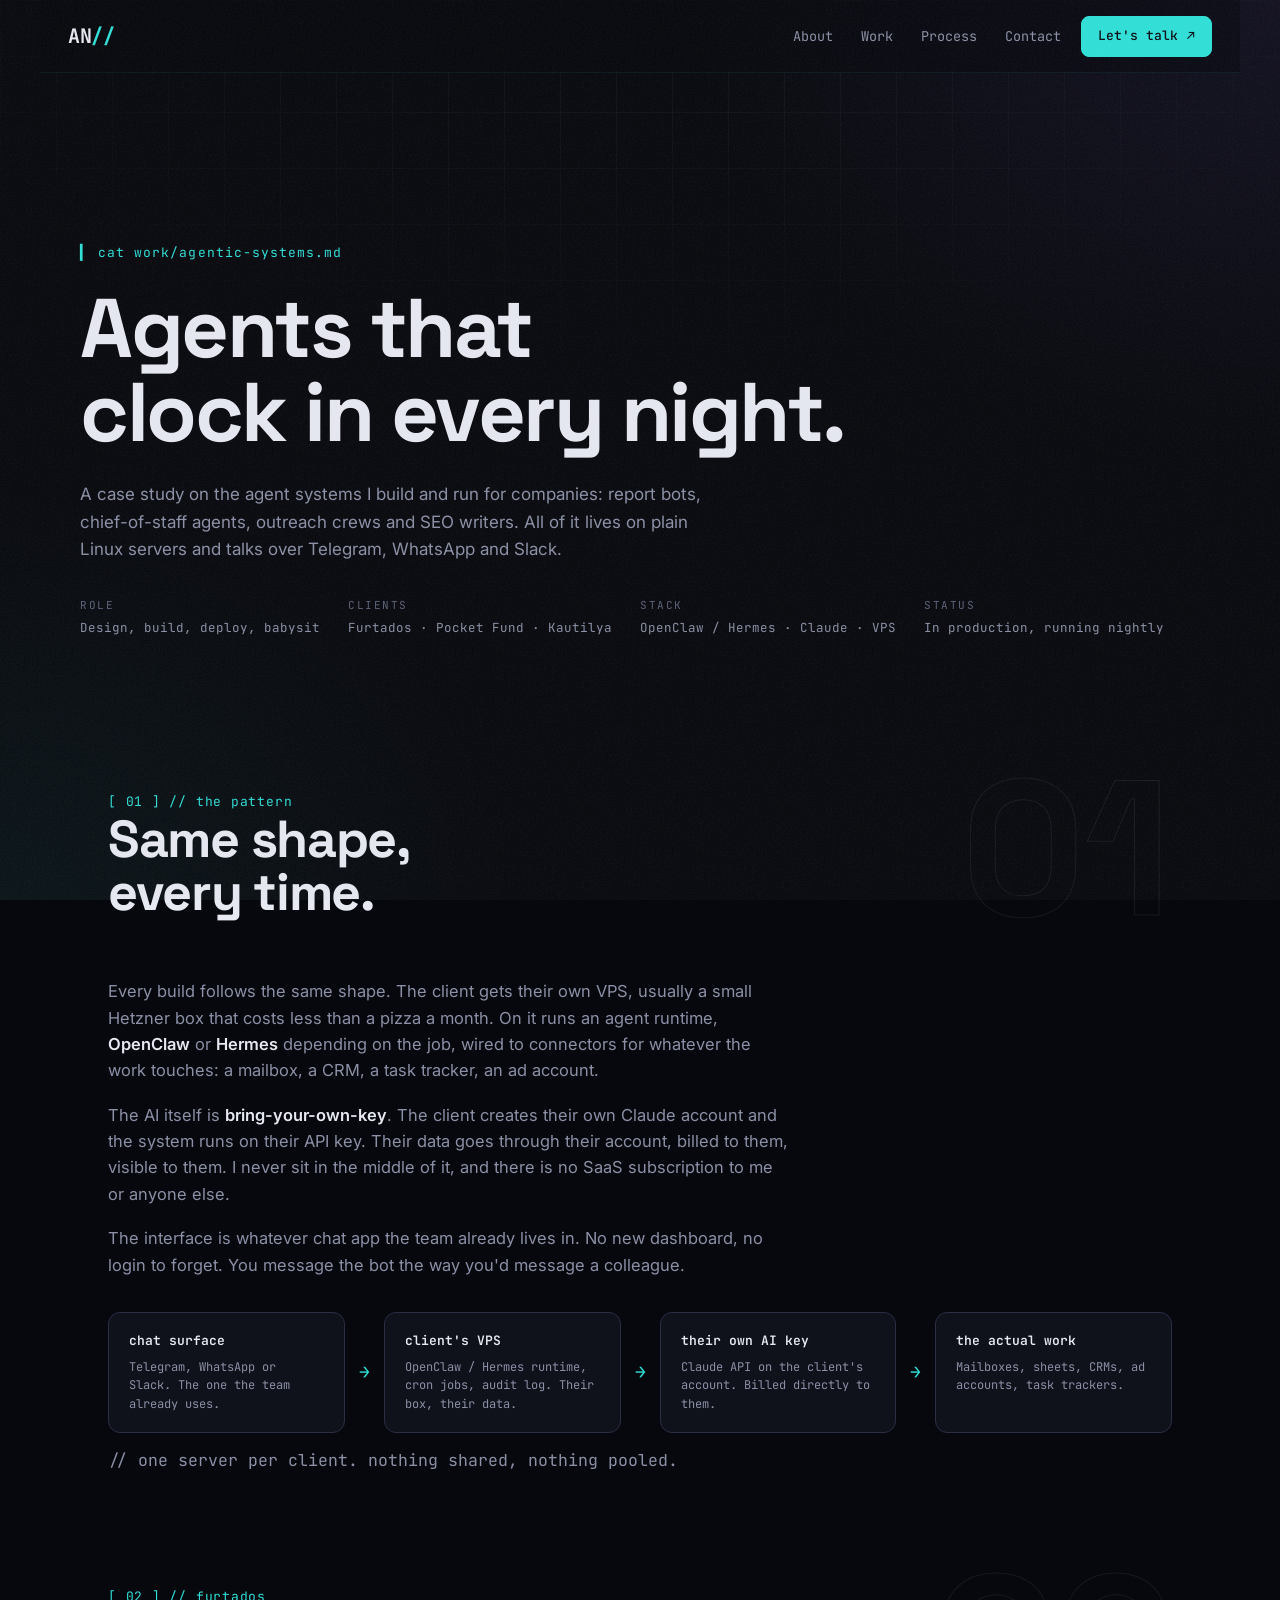
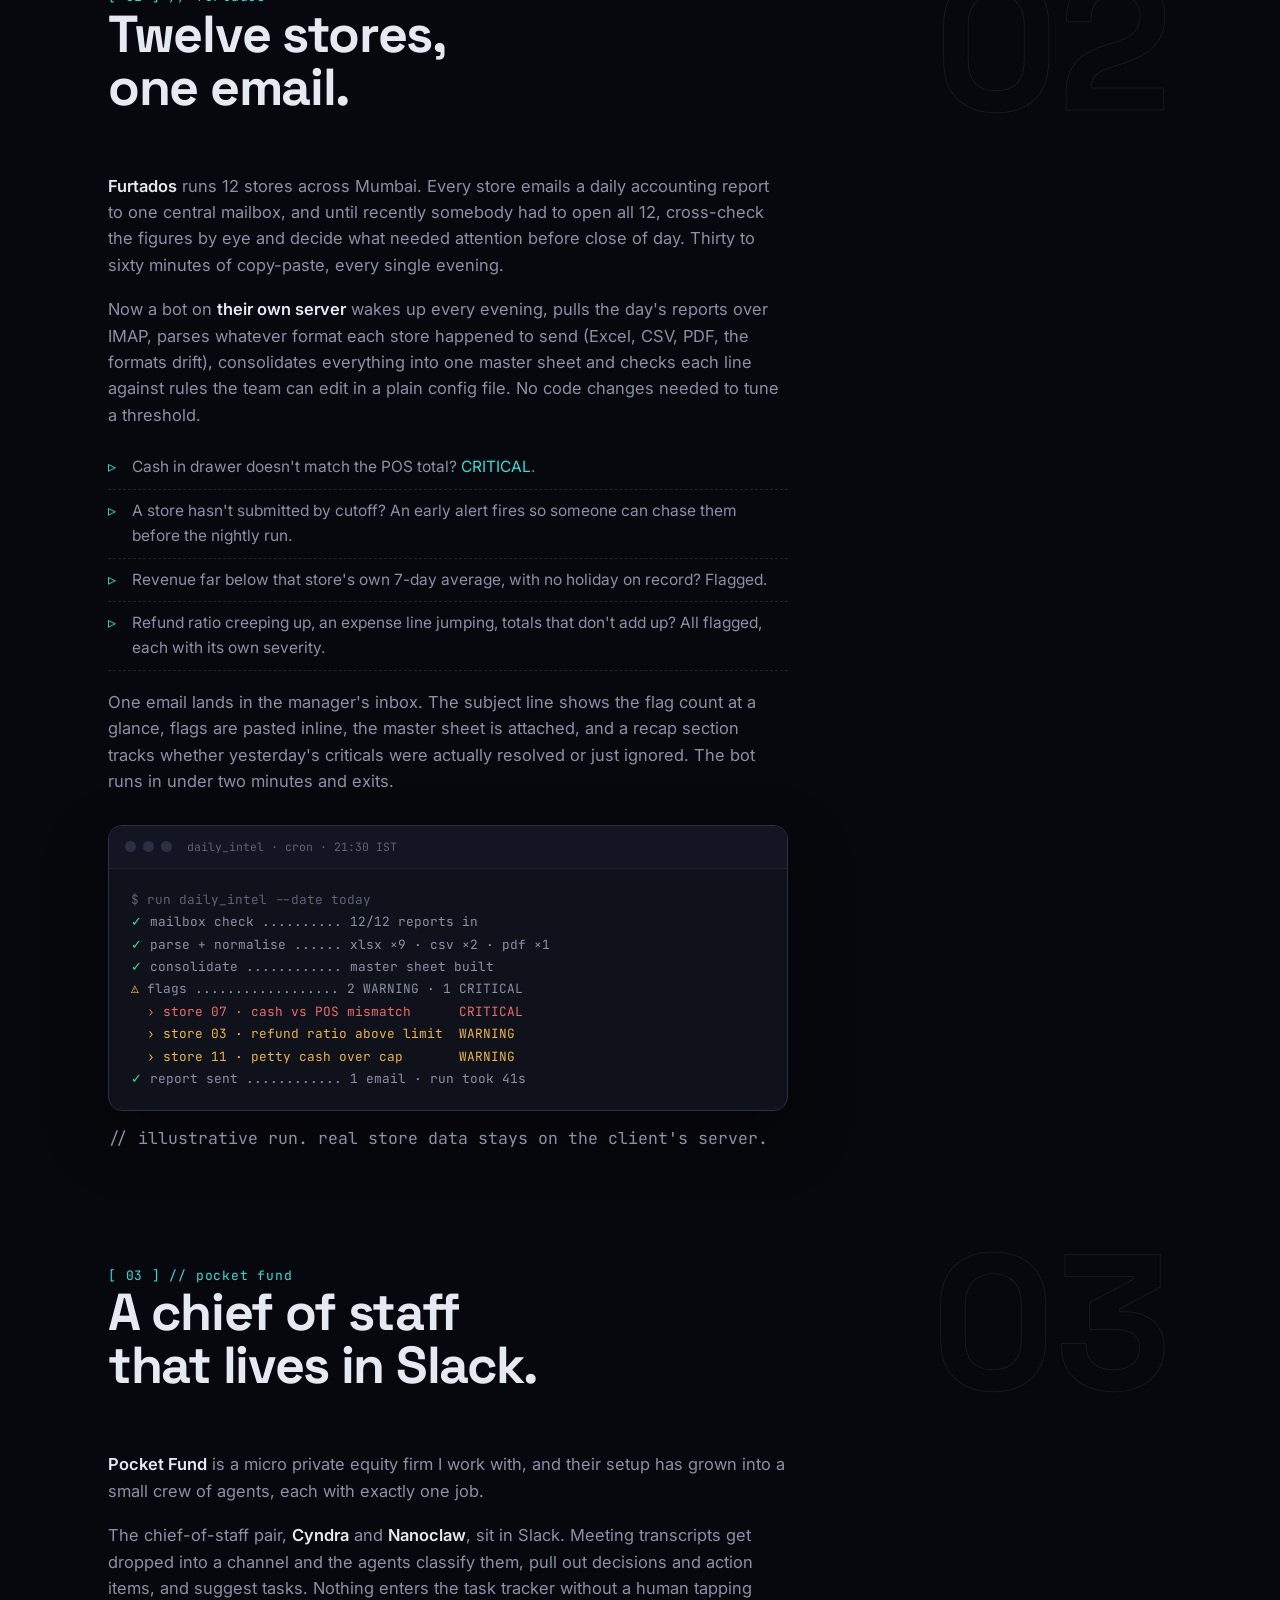
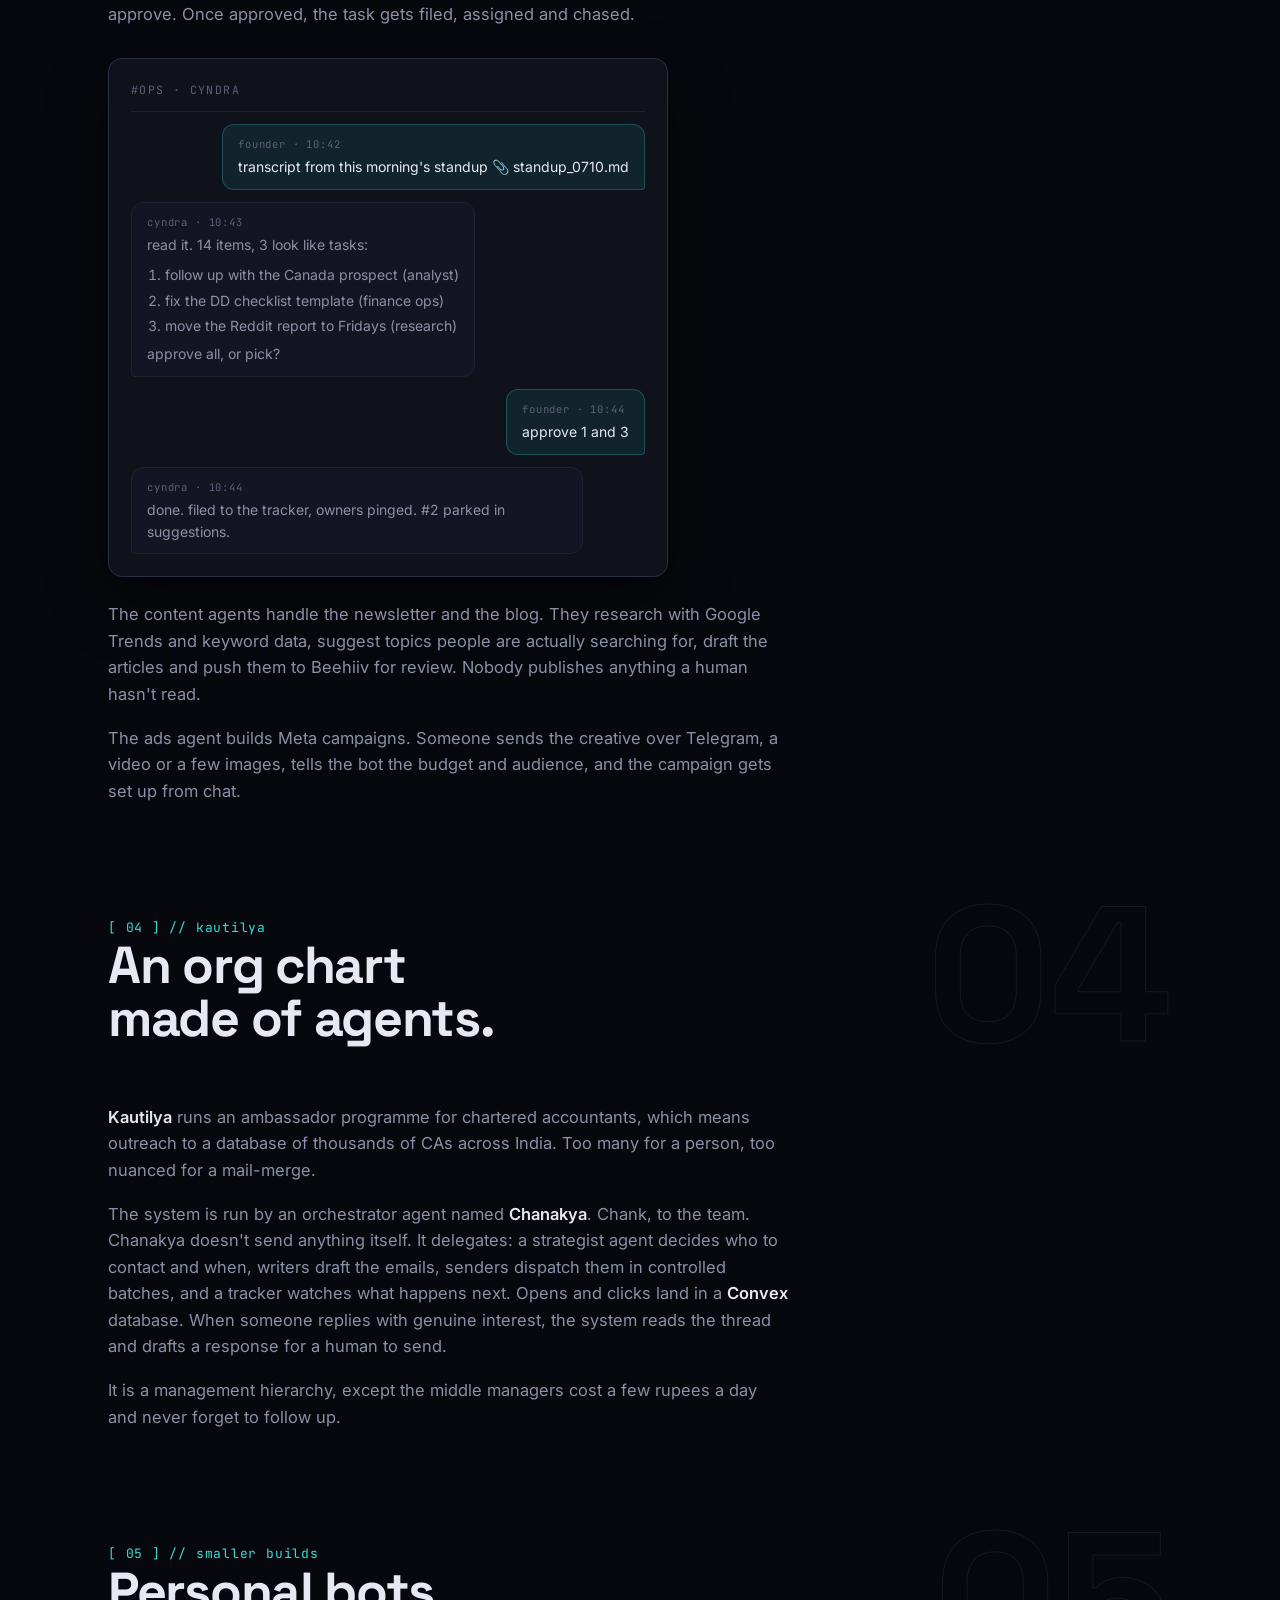
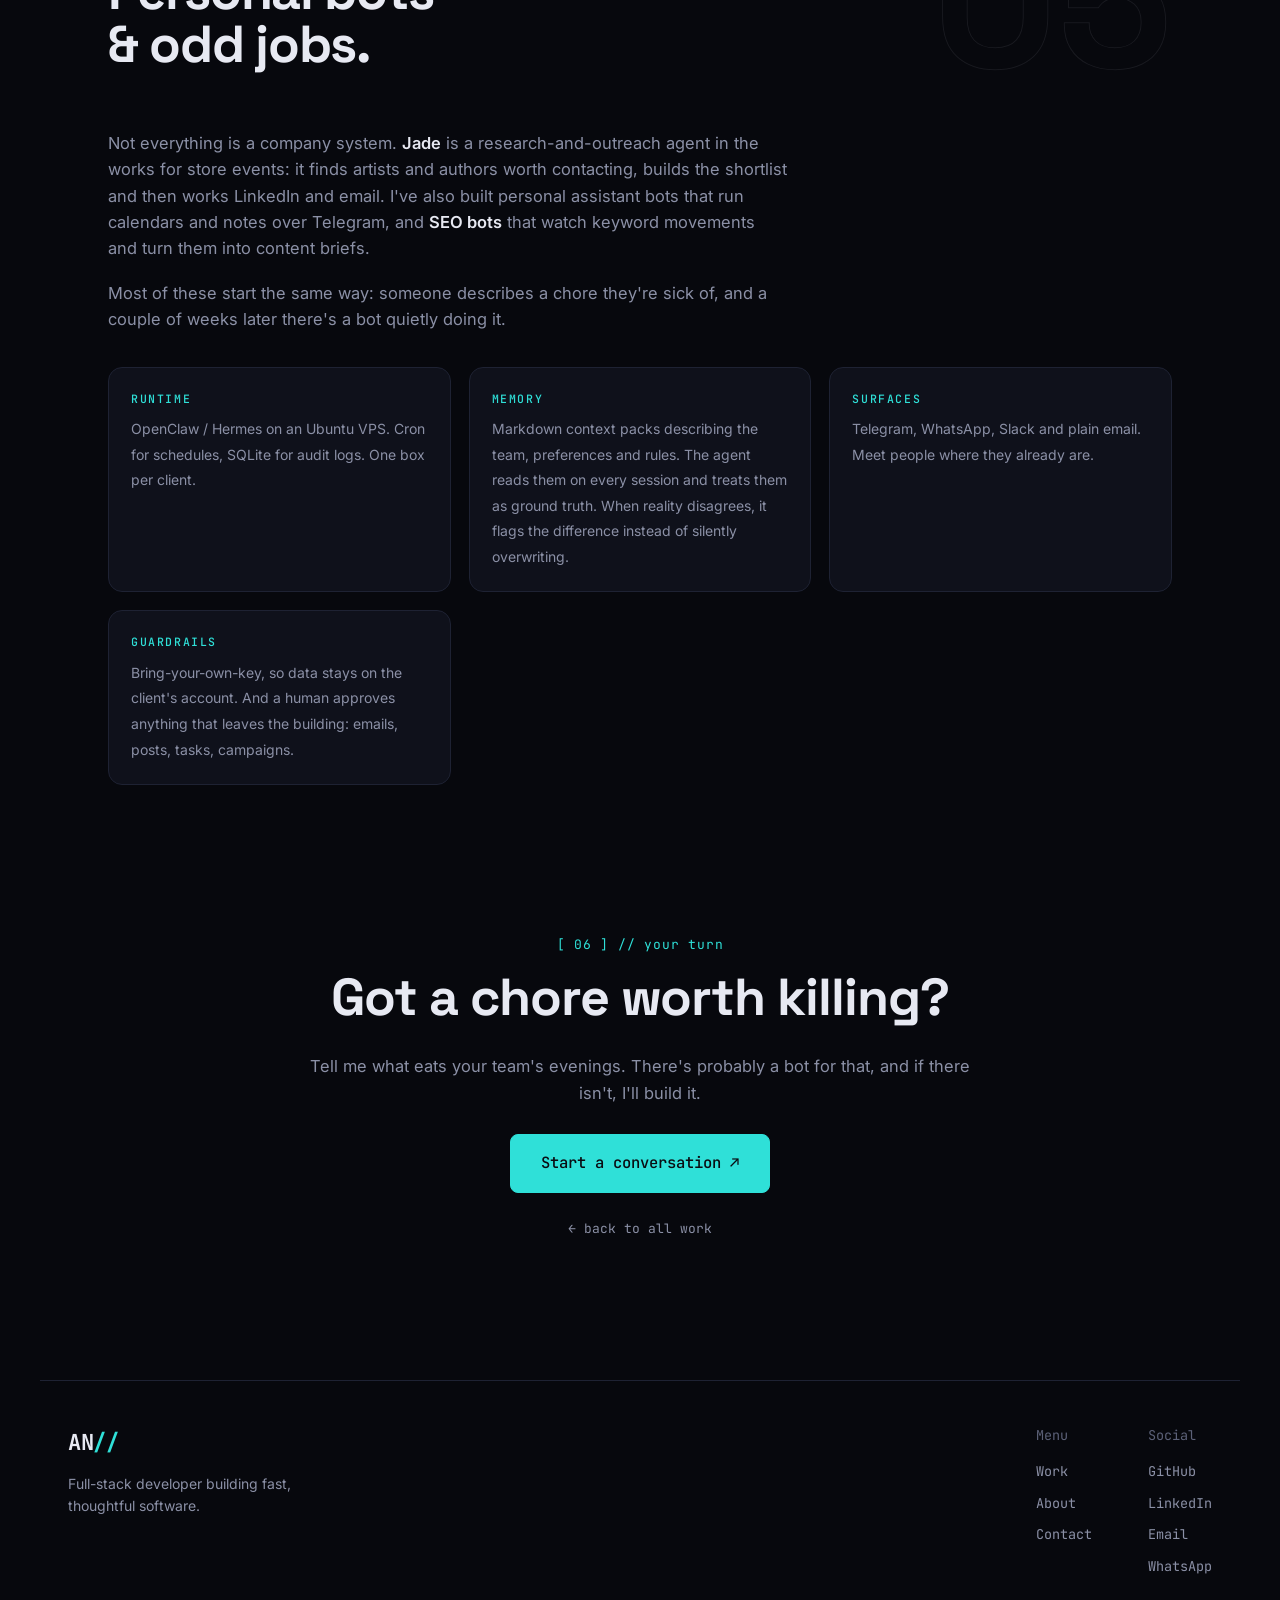
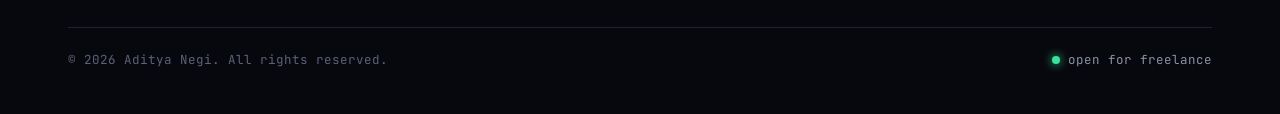
==== agentic.html @ 699dab81 "Add PE OS + Arenaze projects, load-more, agentic case study; de-AI copy - Two new project rows (lmmo" ====
<!DOCTYPE html>
<html lang="en">
<head>
<meta charset="utf-8">
<meta name="viewport" content="width=device-width, initial-scale=1">
<title>Agentic Systems, a Case Study · Aditya Negi</title>
<meta name="description" content="How I build and run agent systems for companies: report bots, chief-of-staff agents, outreach crews and SEO writers on plain Linux servers, talking over Telegram, WhatsApp and Slack.">
<meta name="author" content="Aditya Negi">
<link rel="icon" href="favicon.svg" type="image/svg+xml">
<link rel="icon" href="favicon-32.png" sizes="32x32" type="image/png">
<link rel="icon" href="favicon.ico" sizes="any">
<link rel="apple-touch-icon" href="apple-touch-icon.png">
<meta name="theme-color" content="#07080D">
<meta property="og:title" content="Agentic Systems, a Case Study · Aditya Negi">
<meta property="og:description" content="Report bots, chief-of-staff agents, outreach crews and SEO writers. Running on plain servers, talking over the chat apps teams already use.">
<meta property="og:type" content="article">
<meta property="og:image" content="apple-touch-icon.png">
<meta property="og:url" content="https://adityanegi.com/agentic.html">
<link rel="canonical" href="https://adityanegi.com/agentic.html">
<link rel="preconnect" href="https://fonts.googleapis.com">
<link rel="preconnect" href="https://fonts.gstatic.com" crossorigin>
<link href="https://fonts.googleapis.com/css2?family=Space+Grotesk:wght@300..700&family=Inter:wght@400;500;600;700&family=JetBrains+Mono:wght@400;500;700&display=swap" rel="stylesheet">
<link rel="stylesheet" href="styles.css">
<style>
/* ---------- case study specifics ---------- */
.cs-hero{max-width:var(--maxw);margin:0 auto;padding:170px 40px 40px;}
.cs-hero h1{font-family:var(--display);font-weight:700;letter-spacing:-.03em;line-height:1.02;
  font-size:clamp(40px,6.5vw,84px);margin:18px 0 22px;}
.cs-hero .hero-sub{max-width:640px;}
.cs-meta{display:flex;flex-wrap:wrap;gap:28px;margin-top:34px;font-family:var(--mono);font-size:12.5px;color:var(--muted);}
.cs-meta b{display:block;color:var(--faint);font-weight:400;font-size:11px;letter-spacing:.14em;text-transform:uppercase;margin-bottom:4px;}
.cs{max-width:var(--maxw);margin:0 auto;padding:0 40px;}
.cs section{margin-top:110px;position:relative;}
.cs p{color:var(--muted);font-size:16.5px;max-width:680px;margin-bottom:18px;}
.cs p b{color:var(--text);font-weight:600;}
.cs .hl{color:var(--accent);}
.cs ul.flag-list{list-style:none;max-width:680px;margin:6px 0 18px;font-size:15.5px;color:var(--muted);}
.cs ul.flag-list li{padding:9px 0 9px 24px;position:relative;border-bottom:1px dashed var(--border);}
.cs ul.flag-list li::before{content:"▹";position:absolute;left:0;color:var(--accent);}

/* pipeline diagram */
.pipe{display:flex;align-items:stretch;gap:0;flex-wrap:wrap;margin:34px 0 10px;font-family:var(--mono);}
.pipe-box{background:var(--panel);border:1px solid var(--border-2);border-radius:12px;padding:18px 20px;flex:1;min-width:190px;}
.pipe-box b{display:block;font-size:13px;color:var(--text);font-weight:600;margin-bottom:6px;}
.pipe-box span{font-size:12px;color:var(--muted);line-height:1.55;display:block;}
.pipe-arrow{display:flex;align-items:center;padding:0 14px;color:var(--accent);font-size:18px;flex:none;}
.pipe-note{font-family:var(--mono);font-size:12px;color:var(--faint);margin-top:14px;}
@media(max-width:820px){
  .pipe{flex-direction:column;}
  .pipe-arrow{transform:rotate(90deg);padding:6px 0;justify-content:center;}
}

/* terminal run log */
.runlog{background:var(--panel);border:1px solid var(--border-2);border-radius:14px;overflow:hidden;
  max-width:680px;margin:30px 0 10px;box-shadow:0 24px 60px rgba(0,0,0,.4);}
.runlog-bar{display:flex;align-items:center;gap:7px;padding:12px 16px;border-bottom:1px solid var(--border);background:var(--panel-2);}
.runlog-bar i{width:11px;height:11px;border-radius:50%;background:var(--border-2);display:block;}
.runlog-bar span{margin-left:8px;font-family:var(--mono);font-size:11.5px;color:var(--faint);}
.runlog pre{padding:20px 22px;font-family:var(--mono);font-size:12.8px;line-height:1.75;color:var(--muted);overflow-x:auto;}
.runlog .ok{color:var(--ok);}
.runlog .warn{color:#E8B44C;}
.runlog .crit{color:#F06A6A;}
.runlog .dim{color:var(--faint);}

/* chat mock */
.chat{max-width:560px;background:var(--panel);border:1px solid var(--border-2);border-radius:14px;
  padding:22px;margin:30px 0 10px;display:flex;flex-direction:column;gap:12px;box-shadow:0 24px 60px rgba(0,0,0,.4);}
.chat-head{font-family:var(--mono);font-size:11.5px;color:var(--faint);letter-spacing:.12em;text-transform:uppercase;
  padding-bottom:12px;border-bottom:1px solid var(--border);}
.msg{max-width:88%;padding:11px 15px;border-radius:12px;font-size:14px;line-height:1.55;}
.msg small{display:block;font-family:var(--mono);font-size:10.5px;color:var(--faint);margin-bottom:4px;letter-spacing:.08em;}
.msg.them{background:var(--panel-2);border:1px solid var(--border);align-self:flex-start;border-bottom-left-radius:4px;color:var(--muted);}
.msg.me{background:rgba(47,224,216,.09);border:1px solid rgba(47,224,216,.25);align-self:flex-end;border-bottom-right-radius:4px;color:var(--text);}
.msg ol{margin:6px 0 4px 18px;color:var(--muted);}
.msg ol li{padding:2px 0;}

/* stack grid */
.stack-grid{display:grid;grid-template-columns:repeat(auto-fit,minmax(280px,1fr));gap:18px;margin-top:34px;}
.stack-cell{background:var(--panel);border:1px solid var(--border);border-radius:14px;padding:22px;}
.stack-cell b{display:block;font-family:var(--mono);font-size:11.5px;letter-spacing:.14em;text-transform:uppercase;color:var(--accent);margin-bottom:8px;font-weight:500;}
.stack-cell span{font-size:14px;color:var(--muted);line-height:1.6;}

/* cta */
.cs-cta{text-align:center;padding:40px 0 20px;}
.cs-cta h2{font-family:var(--display);font-size:clamp(30px,4.5vw,52px);letter-spacing:-.02em;margin-bottom:14px;}
.cs-cta p{margin:0 auto 28px;}
.back-link{display:inline-flex;align-items:center;gap:8px;font-family:var(--mono);font-size:13px;color:var(--muted);margin-top:26px;transition:color .2s;}
.back-link:hover{color:var(--accent);}
@media(max-width:700px){
  .cs-hero{padding:140px 22px 20px;}
  .cs{padding:0 22px;}
  .cs section{margin-top:80px;}
  .runlog pre{font-size:11px;padding:16px 14px;}
  .chat{padding:16px;}
  .msg{max-width:94%;}
}
</style>
</head>
<body>
<div class="scroll-progress" aria-hidden="true"></div>

<!-- ============ BACKGROUND FX ============ -->
<div class="bg-grid" aria-hidden="true"></div>
<div class="grain" aria-hidden="true"></div>

<!-- ============ NAV ============ -->
<header class="nav">
  <a href="index.html" class="logo">AN<span>//</span></a>
  <nav class="nav-links" id="navLinks">
    <a href="index.html#about">About</a>
    <a href="index.html#work">Work</a>
    <a href="index.html#process">Process</a>
    <a href="index.html#contact">Contact</a>
  </nav>
  <a href="index.html#contact" class="btn btn-sm">Let's talk <span class="arrow">↗</span></a>
  <button class="nav-toggle" id="navToggle" aria-label="Menu"><span class="bar"></span><span class="bar"></span><span class="bar"></span></button>
</header>

<main id="top">

  <!-- ============ HERO ============ -->
  <div class="cs-hero">
    <div class="eyebrow"><span class="blink">▍</span> cat work/agentic-systems.md</div>
    <h1>Agents that<br><span class="h1-stroke">clock in</span> every night.</h1>
    <p class="hero-sub">A case study on the agent systems I build and run for companies: report bots, chief-of-staff agents, outreach crews and SEO writers. All of it lives on plain Linux servers and talks over Telegram, WhatsApp and Slack.</p>
    <div class="cs-meta">
      <div><b>Role</b>Design, build, deploy, babysit</div>
      <div><b>Clients</b>Furtados · Pocket Fund · Kautilya</div>
      <div><b>Stack</b>OpenClaw / Hermes · Claude · VPS</div>
      <div><b>Status</b>In production, running nightly</div>
    </div>
  </div>

  <div class="cs">

  <!-- ============ THE PATTERN ============ -->
  <section class="reveal">
    <div class="section-head">
      <span class="ghost-n" aria-hidden="true">01</span>
      <span class="tag">[ 01 ] // the pattern</span>
      <h2>Same shape,<br>every time.</h2>
    </div>
    <p>Every build follows the same shape. The client gets their own VPS, usually a small Hetzner box that costs less than a pizza a month. On it runs an agent runtime, <b>OpenClaw</b> or <b>Hermes</b> depending on the job, wired to connectors for whatever the work touches: a mailbox, a CRM, a task tracker, an ad account.</p>
    <p>The AI itself is <b>bring-your-own-key</b>. The client creates their own Claude account and the system runs on their API key. Their data goes through their account, billed to them, visible to them. I never sit in the middle of it, and there is no SaaS subscription to me or anyone else.</p>
    <p>The interface is whatever chat app the team already lives in. No new dashboard, no login to forget. You message the bot the way you'd message a colleague.</p>
    <div class="pipe" aria-label="System architecture">
      <div class="pipe-box"><b>chat surface</b><span>Telegram, WhatsApp or Slack. The one the team already uses.</span></div>
      <div class="pipe-arrow" aria-hidden="true">→</div>
      <div class="pipe-box"><b>client's VPS</b><span>OpenClaw / Hermes runtime, cron jobs, audit log. Their box, their data.</span></div>
      <div class="pipe-arrow" aria-hidden="true">→</div>
      <div class="pipe-box"><b>their own AI key</b><span>Claude API on the client's account. Billed directly to them.</span></div>
      <div class="pipe-arrow" aria-hidden="true">→</div>
      <div class="pipe-box"><b>the actual work</b><span>Mailboxes, sheets, CRMs, ad accounts, task trackers.</span></div>
    </div>
    <p class="pipe-note">// one server per client. nothing shared, nothing pooled.</p>
  </section>

  <!-- ============ FURTADOS ============ -->
  <section class="reveal">
    <div class="section-head">
      <span class="ghost-n" aria-hidden="true">02</span>
      <span class="tag">[ 02 ] // furtados</span>
      <h2>Twelve stores,<br>one email.</h2>
    </div>
    <p><b>Furtados</b> runs 12 stores across Mumbai. Every store emails a daily accounting report to one central mailbox, and until recently somebody had to open all 12, cross-check the figures by eye and decide what needed attention before close of day. Thirty to sixty minutes of copy-paste, every single evening.</p>
    <p>Now a bot on <b>their own server</b> wakes up every evening, pulls the day's reports over IMAP, parses whatever format each store happened to send (Excel, CSV, PDF, the formats drift), consolidates everything into one master sheet and checks each line against rules the team can edit in a plain config file. No code changes needed to tune a threshold.</p>
    <ul class="flag-list">
      <li>Cash in drawer doesn't match the POS total? <span class="hl">CRITICAL</span>.</li>
      <li>A store hasn't submitted by cutoff? An early alert fires so someone can chase them before the nightly run.</li>
      <li>Revenue far below that store's own 7-day average, with no holiday on record? Flagged.</li>
      <li>Refund ratio creeping up, an expense line jumping, totals that don't add up? All flagged, each with its own severity.</li>
    </ul>
    <p>One email lands in the manager's inbox. The subject line shows the flag count at a glance, flags are pasted inline, the master sheet is attached, and a recap section tracks whether yesterday's criticals were actually resolved or just ignored. The bot runs in under two minutes and exits.</p>
    <div class="runlog" role="img" aria-label="Illustration of the nightly bot run log">
      <div class="runlog-bar"><i></i><i></i><i></i><span>daily_intel · cron · 21:30 IST</span></div>
      <pre><span class="dim">$ run daily_intel --date today</span>
<span class="ok">✓</span> mailbox check .......... 12/12 reports in
<span class="ok">✓</span> parse + normalise ...... xlsx ×9 · csv ×2 · pdf ×1
<span class="ok">✓</span> consolidate ............ master sheet built
<span class="warn">⚠</span> flags .................. 2 WARNING · 1 CRITICAL
  <span class="crit">› store 07 · cash vs POS mismatch      CRITICAL</span>
  <span class="warn">› store 03 · refund ratio above limit  WARNING</span>
  <span class="warn">› store 11 · petty cash over cap       WARNING</span>
<span class="ok">✓</span> report sent ............ 1 email · run took 41s</pre>
    </div>
    <p class="pipe-note">// illustrative run. real store data stays on the client's server.</p>
  </section>

  <!-- ============ POCKET FUND ============ -->
  <section class="reveal">
    <div class="section-head">
      <span class="ghost-n" aria-hidden="true">03</span>
      <span class="tag">[ 03 ] // pocket fund</span>
      <h2>A chief of staff<br>that lives in Slack.</h2>
    </div>
    <p><b>Pocket Fund</b> is a micro private equity firm I work with, and their setup has grown into a small crew of agents, each with exactly one job.</p>
    <p>The chief-of-staff pair, <b>Cyndra</b> and <b>Nanoclaw</b>, sit in Slack. Meeting transcripts get dropped into a channel and the agents classify them, pull out decisions and action items, and suggest tasks. Nothing enters the task tracker without a human tapping approve. Once approved, the task gets filed, assigned and chased.</p>
    <div class="chat" role="img" aria-label="Illustration of the chief-of-staff agent conversation">
      <div class="chat-head">#ops · cyndra</div>
      <div class="msg me"><small>founder · 10:42</small>transcript from this morning's standup 📎 standup_0710.md</div>
      <div class="msg them"><small>cyndra · 10:43</small>read it. 14 items, 3 look like tasks:
        <ol>
          <li>follow up with the Canada prospect (analyst)</li>
          <li>fix the DD checklist template (finance ops)</li>
          <li>move the Reddit report to Fridays (research)</li>
        </ol>approve all, or pick?</div>
      <div class="msg me"><small>founder · 10:44</small>approve 1 and 3</div>
      <div class="msg them"><small>cyndra · 10:44</small>done. filed to the tracker, owners pinged. #2 parked in suggestions.</div>
    </div>
    <p style="margin-top:24px;">The content agents handle the newsletter and the blog. They research with Google Trends and keyword data, suggest topics people are actually searching for, draft the articles and push them to Beehiiv for review. Nobody publishes anything a human hasn't read.</p>
    <p>The ads agent builds Meta campaigns. Someone sends the creative over Telegram, a video or a few images, tells the bot the budget and audience, and the campaign gets set up from chat.</p>
  </section>

  <!-- ============ KAUTILYA ============ -->
  <section class="reveal">
    <div class="section-head">
      <span class="ghost-n" aria-hidden="true">04</span>
      <span class="tag">[ 04 ] // kautilya</span>
      <h2>An org chart<br>made of agents.</h2>
    </div>
    <p><b>Kautilya</b> runs an ambassador programme for chartered accountants, which means outreach to a database of thousands of CAs across India. Too many for a person, too nuanced for a mail-merge.</p>
    <p>The system is run by an orchestrator agent named <b>Chanakya</b>. Chank, to the team. Chanakya doesn't send anything itself. It delegates: a strategist agent decides who to contact and when, writers draft the emails, senders dispatch them in controlled batches, and a tracker watches what happens next. Opens and clicks land in a <b>Convex</b> database. When someone replies with genuine interest, the system reads the thread and drafts a response for a human to send.</p>
    <p>It is a management hierarchy, except the middle managers cost a few rupees a day and never forget to follow up.</p>
  </section>

  <!-- ============ SMALLER BUILDS ============ -->
  <section class="reveal">
    <div class="section-head">
      <span class="ghost-n" aria-hidden="true">05</span>
      <span class="tag">[ 05 ] // smaller builds</span>
      <h2>Personal bots<br>&amp; odd jobs.</h2>
    </div>
    <p>Not everything is a company system. <b>Jade</b> is a research-and-outreach agent in the works for store events: it finds artists and authors worth contacting, builds the shortlist and then works LinkedIn and email. I've also built personal assistant bots that run calendars and notes over Telegram, and <b>SEO bots</b> that watch keyword movements and turn them into content briefs.</p>
    <p>Most of these start the same way: someone describes a chore they're sick of, and a couple of weeks later there's a bot quietly doing it.</p>
    <div class="stack-grid">
      <div class="stack-cell"><b>runtime</b><span>OpenClaw / Hermes on an Ubuntu VPS. Cron for schedules, SQLite for audit logs. One box per client.</span></div>
      <div class="stack-cell"><b>memory</b><span>Markdown context packs describing the team, preferences and rules. The agent reads them on every session and treats them as ground truth. When reality disagrees, it flags the difference instead of silently overwriting.</span></div>
      <div class="stack-cell"><b>surfaces</b><span>Telegram, WhatsApp, Slack and plain email. Meet people where they already are.</span></div>
      <div class="stack-cell"><b>guardrails</b><span>Bring-your-own-key, so data stays on the client's account. And a human approves anything that leaves the building: emails, posts, tasks, campaigns.</span></div>
    </div>
  </section>

  <!-- ============ CTA ============ -->
  <section class="cs-cta reveal">
    <span class="tag center">[ 06 ] // your turn</span>
    <h2>Got a chore worth killing?</h2>
    <p>Tell me what eats your team's evenings. There's probably a bot for that, and if there isn't, I'll build it.</p>
    <a href="https://wa.me/919811403774" target="_blank" rel="noopener" class="btn btn-lg">Start a conversation <span class="arrow">↗</span></a>
    <br>
    <a href="index.html#work" class="back-link">← back to all work</a>
  </section>

  </div>

</main>

<!-- ============ FOOTER ============ -->
<footer class="footer">
  <div class="foot-left">
    <a href="index.html" class="logo">AN<span>//</span></a>
    <p>Full-stack developer building fast, thoughtful software.</p>
  </div>
  <div class="foot-links">
    <div><span>Menu</span><a href="index.html#work">Work</a><a href="index.html#about">About</a><a href="index.html#contact">Contact</a></div>
    <div><span>Social</span><a href="https://github.com/bmage95" target="_blank" rel="noopener">GitHub</a><a href="https://www.linkedin.com/in/aditya-negi-9a12a2223/" target="_blank" rel="noopener">LinkedIn</a><a href="mailto:adityanegi2206@gmail.com">Email</a><a href="https://wa.me/919811403774" target="_blank" rel="noopener">WhatsApp</a></div>
  </div>
  <div class="foot-bottom">
    <span>© 2026 Aditya Negi. All rights reserved.</span>
    <span class="foot-status"><i></i> open for freelance</span>
  </div>
</footer>

<script src="script.js"></script>
</body>
</html>
---- styles.css ----
/* ============================================================
   Aditya Negi — Portfolio  ·  dark / techy / readable
   ============================================================ */
:root{
  --bg:#07080D;
  --bg-2:#0B0D15;
  --panel:#0F111B;
  --panel-2:#131622;
  --border:#1E2233;
  --border-2:#2A2F45;
  --text:#E7E9F2;
  --muted:#8B90A6;
  --faint:#5C6178;
  --accent:#2FE0D8;          /* cyan — used sparingly */
  --accent-ink:#0A0C12;
  --violet:#8B6CFF;          /* secondary glow only */
  --ok:#37E39B;
  --glow:rgba(47,224,216,.14);
  --maxw:1200px;
  --mono:'JetBrains Mono',ui-monospace,Menlo,monospace;
  --display:'Space Grotesk','Inter',sans-serif;
  --body:'Inter',-apple-system,sans-serif;
}
*{margin:0;padding:0;box-sizing:border-box;}
html{scroll-behavior:smooth; overflow-x:hidden; max-width:100%; width:100%;}
body{
  background:
    radial-gradient(900px 700px at 100% 0%,rgba(139,108,255,.08),transparent 65%),
    radial-gradient(800px 640px at 0% 100%,rgba(47,224,216,.05),transparent 65%),
    var(--bg);
  background-attachment:fixed;
  color:var(--text); font-family:var(--body);
  line-height:1.6; overflow-x:hidden; position:relative;
  -webkit-font-smoothing:antialiased;
}
a{color:inherit;text-decoration:none;}
::selection{background:var(--accent);color:var(--accent-ink);}
html{scroll-padding-top:92px;}
:focus-visible{outline:2px solid var(--accent);outline-offset:3px;border-radius:4px;}
@media (prefers-reduced-motion: reduce){
  *{animation-duration:.001ms !important;animation-iteration-count:1 !important;transition:none !important;}
  .reveal{opacity:1 !important;transform:none !important;}
  .wi,.cg-in{transform:none !important;}
  .marquee-track{animation:none !important;}
}

/* ---------- background fx ---------- */
.bg-grid{
  position:fixed; inset:0; z-index:-3; pointer-events:none;
  background-image:
    linear-gradient(to right,rgba(255,255,255,.035) 1px,transparent 1px),
    linear-gradient(to bottom,rgba(255,255,255,.035) 1px,transparent 1px);
  background-size:56px 56px;
  mask-image:radial-gradient(ellipse 90% 60% at 50% 0%,#000 20%,transparent 75%);
}
.grain{
  position:fixed;inset:0;z-index:1000;pointer-events:none;opacity:.07;
  background-image:url("data:image/svg+xml,%3Csvg viewBox='0 0 200 200' xmlns='http://www.w3.org/2000/svg'%3E%3Cfilter id='n'%3E%3CfeTurbulence type='fractalNoise' baseFrequency='0.65' numOctaves='3' stitchTiles='stitch'/%3E%3C/filter%3E%3Crect width='100%25' height='100%25' filter='url(%23n)'/%3E%3C/svg%3E");
  background-size:200px 200px;
}

/* ---------- layout ---------- */
section{max-width:var(--maxw);margin:0 auto;padding:0 28px;}
.reveal{opacity:0;transform:translateY(28px) scale(0.98);transition:opacity .9s ease,transform .9s ease;}
.reveal.in{opacity:1;transform:none;}

/* ---------- nav ---------- */
.nav{
  position:sticky;top:0;z-index:50;
  display:flex;align-items:center;gap:20px;
  max-width:var(--maxw);margin:0 auto;padding:16px 28px;
  backdrop-filter:blur(10px);
}
.nav::after{content:"";position:absolute;inset:0;background:rgba(7,8,13,0.55);z-index:-1;
  backdrop-filter:blur(16px);-webkit-backdrop-filter:blur(16px);
  border-bottom:1px solid rgba(47,224,216,0.08);}
.logo{font-family:var(--mono);font-weight:700;font-size:20px;letter-spacing:-.02em;}
.logo span{color:var(--accent);}
.nav-links{display:flex;gap:28px;margin-left:auto;font-family:var(--mono);font-size:13.5px;}
.nav-links a{color:var(--muted);transition:color .2s;position:relative;}
.nav-links a:hover{color:var(--text);}
.nav-links a::after{content:"";position:absolute;left:0;bottom:-5px;width:0;height:1.5px;background:var(--accent);transition:width .25s;}
.nav-links a:hover::after{width:100%;}
.nav-links a.active{color:var(--text);}
.nav-links a.active::after{width:100%;}
.nav-toggle{display:none;position:relative;width:44px;height:44px;background:none;border:none;cursor:pointer;margin-left:auto;}
.nav-toggle .bar{position:absolute;left:50%;width:22px;height:2px;background:var(--text);border-radius:2px;transform:translateX(-50%);transition:all 0.3s ease;}
.nav-toggle .bar:nth-child(1){top:13px;}
.nav-toggle .bar:nth-child(2){top:21px;}
.nav-toggle .bar:nth-child(3){top:29px;}
.nav-toggle.active .bar:nth-child(1){top:21px;transform:translateX(-50%) rotate(45deg);}
.nav-toggle.active .bar:nth-child(2){opacity:0;transform:translateX(-50%) scaleX(0);}
.nav-toggle.active .bar:nth-child(3){top:21px;transform:translateX(-50%) rotate(-45deg);}
.nav.nav-hidden{transform:translateY(-100%);}

/* ---------- buttons ---------- */
.btn{
  display:inline-flex;align-items:center;gap:9px;
  font-family:var(--mono);font-size:14px;font-weight:500;
  background:var(--accent);color:var(--accent-ink);
  padding:13px 22px;border-radius:8px;border:1px solid var(--accent);
  transition:transform .2s,box-shadow .2s,background .2s;white-space:nowrap;
}
.btn:hover{transform:translateY(-2px);box-shadow:0 8px 30px var(--glow);}
.btn .arrow{transition:transform .2s;}
.btn:hover .arrow{transform:translate(2px,-2px);}
.btn-sm{padding:9px 16px;font-size:13px;}
.btn-lg{padding:16px 30px;font-size:15.5px;}
.btn-ghost{background:transparent;color:var(--text);border:1px solid var(--border-2);}
.btn-ghost:hover{border-color:var(--accent);color:var(--accent);box-shadow:none;}

/* ---------- hero ---------- */
.hero{display:grid;grid-template-columns:1.15fr .85fr;gap:56px;align-items:center;
  padding-top:70px;padding-bottom:70px;}
.eyebrow{font-family:var(--mono);font-size:13px;color:var(--accent);letter-spacing:.08em;margin-bottom:22px;}
.blink{animation:blink 1.1s steps(1) infinite;}
@keyframes blink{50%{opacity:0;}}
.hero h1{font-family:var(--display);font-weight:700;font-size:clamp(44px,6vw,78px);
  line-height:.98;letter-spacing:-.03em;}
.hero h1 .h1-stroke{color:var(--accent);}
@supports(-webkit-text-stroke:1px black){
  .hero h1 .h1-stroke{color:transparent;-webkit-text-stroke:1.5px var(--accent);}
}
.hero h1 .plus{color:var(--violet);margin-left:8px;}
/* scroll-driven weight fade — variable Space Grotesk, 700 → 300 over first 40vh */
@supports (animation-timeline: scroll()){
  .hero h1 .h1-line{
    animation:h1Weight linear both;
    animation-timeline:scroll(root block);
    animation-range:0 40vh;
  }
  @keyframes h1Weight{
    from{font-variation-settings:'wght' 700;}
    to{font-variation-settings:'wght' 300;}
  }
  @media (prefers-reduced-motion: reduce){
    .hero h1 .h1-line{animation:none;}
  }
}
.hero-sub{margin-top:26px;color:var(--muted);font-size:17px;max-width:520px;}
.hero-sub b{color:var(--text);}
.hl{color:var(--accent);}
.hero-cta{display:flex;gap:14px;margin-top:32px;flex-wrap:wrap;}
.socials{display:flex;align-items:center;gap:18px;margin-top:34px;font-family:var(--mono);font-size:13px;}
.socials-label{color:var(--faint);}
.socials a{color:var(--muted);transition:color .2s;}
.socials a:hover{color:var(--accent);}

/* terminal card */
.hero-right{position:relative;perspective:1100px;}
.terminal{background:var(--panel);border:1px solid var(--border);border-radius:14px;overflow:hidden;
  box-shadow:0 30px 80px rgba(0,0,0,.5);transition:transform .15s ease;will-change:transform;transform-style:preserve-3d;}
.term-bar{display:flex;align-items:center;gap:7px;padding:12px 16px;background:var(--panel-2);
  border-bottom:1px solid var(--border);}
.term-bar .dot{width:11px;height:11px;border-radius:50%;background:#2C3145;}
.term-bar .dot:nth-child(1){background:#FF5F57;}
.term-bar .dot:nth-child(2){background:#FEBC2E;}
.term-bar .dot:nth-child(3){background:#28C840;}
.term-title{margin-left:10px;font-family:var(--mono);font-size:12px;color:var(--faint);}
.term-body{padding:20px;font-family:var(--mono);font-size:13.5px;line-height:1.85;}
.c-mute{color:var(--faint);}
.c-acc{color:var(--accent);}
.c-txt{color:var(--text);}
.c-ok{color:var(--ok);}
.term-cursor{color:var(--accent);}
.badge-spin{position:absolute;right:-14px;bottom:-18px;background:var(--violet);color:#0B0713;
  font-family:var(--mono);font-size:10px;font-weight:700;padding:9px 14px;border-radius:30px;
  box-shadow:0 10px 30px rgba(139,108,255,.35);letter-spacing:.05em;}

/* ---------- ticker ---------- */
.ticker{border-top:1px solid var(--border);border-bottom:1px solid var(--border);
  overflow:hidden;margin-top:20px;background:var(--bg-2);}
.ticker-track{display:flex;width:max-content;animation:scroll 120s linear infinite;}
.ticker-content{display:flex;gap:26px;align-items:center;white-space:nowrap;
  font-family:var(--mono);font-size:15px;color:var(--muted);padding:16px 26px 16px 0;}
.ticker-content span{color:var(--text);}
.ticker-content i{color:var(--accent);font-style:normal;}
@keyframes scroll{to{transform:translateX(-50%);}}

/* ---------- stats ---------- */
.stats{display:grid;grid-template-columns:repeat(4,1fr);gap:20px;margin-top:70px;
  border:1px solid var(--border);border-radius:16px;padding:34px 20px;background:var(--panel);}
.stat{text-align:center;position:relative;}
.stat:not(:last-child)::after{content:"";position:absolute;right:-10px;top:10%;height:80%;width:1px;background:var(--border);}
.stat .num{font-family:var(--display);font-weight:700;font-size:44px;color:var(--text);letter-spacing:-.02em;}
.stat .lbl{font-family:var(--mono);font-size:12.5px;color:var(--muted);margin-top:4px;}

/* ---------- section head ---------- */
.section-head{margin-bottom:44px;position:relative;}
.tag{font-family:var(--mono);font-size:13px;color:var(--accent);letter-spacing:.06em;}
.tag.center{display:block;text-align:center;}
.section-head h2{font-family:var(--display);font-weight:700;
  font-size:clamp(30px,4.4vw,52px);line-height:1.02;letter-spacing:-.025em;margin-top:14px;}

/* ghost section numbers — huge outlined digits behind headings */
.ghost-n{position:absolute;top:50%;right:0;transform:translateY(-56%);z-index:-1;
  font-family:var(--display);font-weight:700;font-size:clamp(6rem,15vw,14rem);line-height:1;
  color:transparent;-webkit-text-stroke:1px rgba(231,233,242,.08);
  pointer-events:none;user-select:none;}

/* sticky vertical section labels — desktop left gutter only */
.side-label{display:none;}
@media(min-width:900px){
  .side-label{display:block;position:sticky;top:40vh;height:0;width:0;overflow:visible;
    margin-left:-18px;z-index:2;pointer-events:none;
    writing-mode:vertical-rl;white-space:nowrap;
    font-family:var(--mono);font-size:11px;letter-spacing:.34em;text-transform:uppercase;
    color:rgba(47,224,216,.32);}
}
@media(min-width:1320px){
  .side-label{margin-left:-58px;}
}

/* per-word heading reveal (spans injected by JS) */
.w{display:inline-block;overflow:hidden;vertical-align:bottom;padding-bottom:.1em;margin-bottom:-.1em;}
.wi{display:inline-block;transform:translateY(115%);
  transition:transform .8s cubic-bezier(.16,1,.3,1);
  transition-delay:calc(var(--wi,0)*65ms);}
.reveal.in .wi{transform:translateY(0);}

/* ---------- about ---------- */
.about{margin-top:120px;}
.about-grid{display:grid;grid-template-columns:.8fr 1.2fr;gap:44px;align-items:start;}
.about-photo{position:relative;border:1px solid var(--border);border-radius:16px;overflow:hidden;
  aspect-ratio:4/5;background:
    radial-gradient(120% 90% at 30% 10%,rgba(47,224,216,.14),transparent 55%),
    radial-gradient(120% 90% at 90% 100%,rgba(139,108,255,.16),transparent 55%),var(--panel);}
.photo-ph{display:none;}
.photo-img{width:100%;height:100%;object-fit:cover;object-position:center top;display:block;}
.photo-tag{position:absolute;left:12px;bottom:12px;font-family:var(--mono);font-size:11px;color:var(--muted);
  background:rgba(7,8,13,.7);border:1px solid var(--border);padding:4px 9px;border-radius:6px;}
.about-text p{color:var(--muted);font-size:16.5px;margin-bottom:18px;}
.about-list{list-style:none;font-family:var(--mono);font-size:14px;color:var(--muted);margin-top:8px;}
.about-list li{padding:7px 0;border-bottom:1px dashed var(--border);}
.about-list b{color:var(--text);}

/* ---------- services ---------- */
.services{margin-top:130px;}
.cards{display:grid;grid-template-columns:repeat(3,1fr);gap:20px;}
.card{position:relative;background:var(--panel);border:1px solid var(--border);border-radius:16px;
  padding:30px 26px;transition:transform .25s,border-color .25s,background .25s,box-shadow .25s;overflow:hidden;}
.card:hover{transform:translateY(-6px);border-color:var(--border-2);box-shadow:0 0 30px rgba(47,224,216,0.08),0 20px 60px rgba(0,0,0,0.3);}
.card-hot{border-color:rgba(47,224,216,.4);background:
  linear-gradient(180deg,rgba(47,224,216,.06),transparent 60%),var(--panel);}
.card-ic{font-family:var(--mono);font-size:22px;color:var(--accent);width:48px;height:48px;
  display:flex;align-items:center;justify-content:center;border:1px solid var(--border-2);
  border-radius:12px;margin-bottom:22px;}
.card h3{font-family:var(--display);font-size:21px;font-weight:600;margin-bottom:10px;}
.card p{color:var(--muted);font-size:14.5px;margin-bottom:18px;}
.card ul{list-style:none;font-family:var(--mono);font-size:13px;color:var(--muted);}
.card ul li{padding:6px 0;padding-left:18px;position:relative;}
.card ul li::before{content:"▹";position:absolute;left:0;color:var(--accent);}
.card-n{position:absolute;top:22px;right:24px;font-family:var(--mono);font-size:13px;color:var(--faint);}

/* ---------- work — editorial project list ---------- */
.work{margin-top:130px;}
.proj-list{border-top:1px solid var(--border);}
.proj-row{display:grid;grid-template-columns:52px 1.35fr .8fr auto 44px;gap:26px;align-items:center;
  width:100%;padding:30px 8px;border:none;border-bottom:1px solid var(--border);
  background:none;color:inherit;text-align:left;font:inherit;cursor:pointer;text-decoration:none;
  transition:background .25s;}
.proj-row:hover{background:rgba(255,255,255,.02);}
.proj-row-idx{font-family:var(--mono);font-size:12.5px;color:var(--faint);}
.proj-row-main h3{font-family:var(--display);font-size:clamp(22px,2.8vw,36px);font-weight:600;
  letter-spacing:-.02em;line-height:1.05;transition:color .25s,transform .35s cubic-bezier(.16,1,.3,1);}
.proj-row:hover .proj-row-main h3{color:var(--accent);transform:translateX(10px);}
.proj-row-desc{font-size:13.5px;color:var(--muted);margin-top:7px;line-height:1.5;max-width:440px;}
.proj-row-tags{display:flex;flex-wrap:wrap;gap:8px;}
.proj-row-tags span{font-family:var(--mono);font-size:12px;color:var(--muted);background:var(--bg-2);
  border:1px solid var(--border);padding:5px 11px;border-radius:20px;white-space:nowrap;}
.proj-row-type{font-family:var(--mono);font-size:11px;letter-spacing:.16em;color:var(--faint);white-space:nowrap;}
.proj-row-thumb{display:none;}
.proj-link{width:44px;height:44px;border-radius:50%;border:1px solid var(--border-2);flex:none;
  display:flex;align-items:center;justify-content:center;font-size:18px;color:var(--text);transition:background .25s,color .25s,border-color .25s;}
.proj-row:hover .proj-link{background:var(--accent);color:var(--accent-ink);border-color:var(--accent);}

/* load more */
.proj-row[hidden]{display:none;}
.proj-more-btn{display:flex;align-items:center;gap:14px;margin:34px auto 0;padding:14px 28px;
  font-family:var(--mono);font-size:13px;color:var(--text);background:none;cursor:pointer;
  border:1px solid var(--border-2);border-radius:40px;transition:background .25s,color .25s,border-color .25s;}
.proj-more-btn:hover{background:var(--accent);color:var(--accent-ink);border-color:var(--accent);}
.proj-more-count{font-size:11px;color:var(--faint);letter-spacing:.1em;transition:color .25s;}
.proj-more-btn:hover .proj-more-count{color:var(--accent-ink);}
.proj-row-in{animation:projRowIn .6s cubic-bezier(.16,1,.3,1) both;}
@keyframes projRowIn{from{opacity:0;transform:translateY(18px);}to{opacity:1;transform:none;}}

/* cursor-following preview (pointer:fine only) */
.proj-preview{position:fixed;top:0;left:0;width:320px;height:200px;z-index:60;pointer-events:none;
  border-radius:12px;overflow:hidden;border:1px solid var(--border-2);background:var(--panel);
  box-shadow:0 30px 80px rgba(0,0,0,.55);opacity:0;transition:opacity .25s ease;will-change:transform;}
.proj-preview.on{opacity:1;}
.proj-preview img{width:100%;height:100%;object-fit:cover;object-position:center top;display:block;}

/* touch / narrow — static thumbs inside rows, no cursor preview */
@media(max-width:900px),(pointer:coarse){
  .proj-preview{display:none;}
  .proj-row{grid-template-columns:1fr 44px;grid-template-areas:"thumb thumb" "main arrow" "tags tags";
    gap:16px 14px;padding:26px 0;}
  .proj-row-thumb{display:block;grid-area:thumb;width:100%;aspect-ratio:16/9;object-fit:cover;
    object-position:center top;border-radius:12px;border:1px solid var(--border);}
  .proj-row-idx,.proj-row-type{display:none;}
  .proj-row-main{grid-area:main;}
  .proj-row-tags{grid-area:tags;}
  .proj-row .proj-link{grid-area:arrow;}
}

/* ---------- quotes ---------- */
.quotes{margin-top:130px;}
.quote-grid{display:grid;grid-template-columns:1fr 1fr;gap:22px;}
.quotes blockquote{background:var(--panel);border:1px solid var(--border);border-radius:16px;padding:30px;}
.quotes blockquote p{font-size:17px;color:var(--text);margin-bottom:22px;}
.quotes footer{display:flex;align-items:center;gap:14px;}
.q-av{width:42px;height:42px;border-radius:50%;display:flex;align-items:center;justify-content:center;
  font-family:var(--display);font-weight:700;background:linear-gradient(135deg,var(--accent),var(--violet));color:#0A0C12;}
.quotes footer b{display:block;font-size:14.5px;}
.quotes footer small{color:var(--muted);font-family:var(--mono);font-size:12px;}

/* ---------- contact — typographic closing moment ---------- */
.contact{margin-top:130px;text-align:center;padding-bottom:40px;position:relative;}
.contact-giant{font-family:var(--display);font-weight:700;text-transform:uppercase;
  font-size:clamp(3rem,12vw,12rem);line-height:.9;letter-spacing:-.03em;margin:22px 0 26px;}
.cg-line{display:block;overflow:hidden;padding-bottom:.06em;margin-bottom:-.06em;}
.cg-in{display:block;transform:translateY(110%);transition:transform .9s cubic-bezier(.16,1,.3,1);}
.cg-line:nth-child(2) .cg-in{transition-delay:.12s;}
.contact.in .cg-in{transform:translateY(0);}
.cg-stroke .cg-in{color:var(--faint);}
@supports(-webkit-text-stroke:1px black){
  .cg-stroke .cg-in{color:transparent;-webkit-text-stroke:1.5px rgba(231,233,242,.85);}
}
.contact p{color:var(--muted);font-size:17px;max-width:460px;margin:0 auto 30px;}
.contact-links-wrap{display:flex;flex-direction:column;gap:14px;align-items:center;margin-top:26px;}
.contact-link-anim{display:inline-block;font-family:var(--mono);color:var(--text);font-size:18px;position:relative;text-decoration:none;transition:color 0.3s ease;}
.contact-link-anim:hover{color:var(--accent);}
.contact-link-anim::after{content:"";position:absolute;left:0;bottom:-4px;width:0;height:1.5px;background:var(--accent);transition:width 0.4s cubic-bezier(0.65, 0, 0.35, 1);}
.contact-link-anim:hover::after{width:100%;}
.contact-link-anim .c-mute{font-size:14px;transition:color 0.3s ease;}
.contact-link-anim:hover .c-mute{color:rgba(47,224,216,0.8);}

/* ---------- closing marquee ---------- */
.marquee{overflow:hidden;margin-top:80px;border-top:1px solid var(--border);border-bottom:1px solid var(--border);
  background:var(--bg-2);}
.marquee-track{display:flex;width:max-content;animation:marq 36s linear infinite;}
.marquee-chunk{white-space:nowrap;padding:18px 0;font-family:var(--mono);font-size:14px;
  letter-spacing:.22em;color:var(--muted);}
.marquee-chunk i{font-style:normal;color:var(--accent);padding:0 14px;}
@keyframes marq{to{transform:translateX(-50%);}}

/* ---------- footer ---------- */
.footer{max-width:var(--maxw);margin:120px auto 0;padding:44px 28px;
  border-top:1px solid var(--border);display:grid;grid-template-columns:1.4fr 1fr;gap:30px;}
.foot-left .logo{font-size:22px;}
.foot-left p{color:var(--muted);font-size:14px;margin-top:12px;max-width:280px;}
.foot-links{display:flex;gap:56px;justify-content:flex-end;}
.foot-links div{display:flex;flex-direction:column;gap:10px;font-family:var(--mono);font-size:13.5px;}
.foot-links span{color:var(--faint);margin-bottom:4px;}
.foot-links a{color:var(--muted);transition:color .2s;}
.foot-links a:hover{color:var(--accent);}
.foot-bottom{grid-column:1/-1;display:flex;justify-content:space-between;align-items:center;
  margin-top:20px;padding-top:22px;border-top:1px solid var(--border);
  font-family:var(--mono);font-size:12.5px;color:var(--faint);}
.foot-status{display:flex;align-items:center;gap:8px;color:var(--muted);}
.foot-status i{width:8px;height:8px;border-radius:50%;background:var(--ok);box-shadow:0 0 10px var(--ok);}

/* ---------- skills ---------- */
.skills{margin-top:130px;}
.skill-grid{display:grid;grid-template-columns:repeat(4,1fr);gap:18px;}
.skill-cat{background:var(--panel);border:1px solid var(--border);border-radius:16px;padding:24px 22px;
  transition:border-color .25s,transform .25s,box-shadow .25s;}
.skill-cat:hover{border-color:var(--border-2);transform:translateY(-5px);box-shadow:0 0 24px rgba(47,224,216,0.06),0 14px 40px rgba(0,0,0,0.25);}
.skill-top{display:flex;align-items:center;gap:12px;margin-bottom:18px;}
.skill-ic{width:40px;height:40px;display:flex;align-items:center;justify-content:center;
  border:1px solid var(--border-2);border-radius:11px;color:var(--accent);font-family:var(--mono);font-size:17px;}
.skill-top h3{font-family:var(--display);font-size:18px;font-weight:600;}
.chips{display:flex;flex-wrap:wrap;gap:8px;}
.chips span{font-family:var(--mono);font-size:12px;color:var(--muted);background:var(--bg-2);
  border:1px solid var(--border);padding:6px 11px;border-radius:20px;transition:.2s;cursor:default;}
.chips span:hover{color:var(--accent);border-color:var(--accent);}

/* ---------- process ---------- */
.process{margin-top:130px;}
.proc-flow{display:grid;grid-template-columns:repeat(4,1fr);gap:26px;position:relative;}
.proc-flow::before{content:"";position:absolute;top:23px;left:7%;right:7%;height:1px;
  background:linear-gradient(90deg,transparent,var(--border-2) 12%,var(--border-2) 88%,transparent);}
.proc-step{position:relative;}
.proc-node{width:48px;height:48px;border-radius:13px;background:var(--panel);border:1px solid var(--border-2);
  display:flex;align-items:center;justify-content:center;font-family:var(--mono);font-weight:700;font-size:15px;
  color:var(--accent);position:relative;z-index:1;margin-bottom:20px;transition:.25s;}
.proc-step:hover .proc-node{border-color:var(--accent);box-shadow:0 0 26px var(--glow);transform:translateY(-3px);}
.proc-step h3{font-family:var(--display);font-size:20px;font-weight:600;margin-bottom:9px;}
.proc-step p{color:var(--muted);font-size:14px;}

/* ---------- resume ---------- */
.resume{margin-top:130px;}
.resume-inner{display:grid;grid-template-columns:1fr 1fr;gap:48px;align-items:center;
  background:linear-gradient(135deg,rgba(47,224,216,.055),transparent 55%),var(--panel);
  border:1px solid var(--border);border-radius:20px;padding:46px;}
.resume-left{position:relative;z-index:0;}
.resume-left .ghost-n{top:0;right:auto;left:-14px;transform:none;font-size:clamp(5rem,11vw,10rem);
  -webkit-text-stroke:1px rgba(231,233,242,.07);}
.resume-left h2{margin:14px 0 16px;}
.resume-left p{color:var(--muted);font-size:16px;margin-bottom:26px;max-width:360px;}
.resume-upd{display:block;margin-top:18px;font-family:var(--mono);font-size:12px;color:var(--faint);}
.exp{display:flex;flex-direction:column;}
.exp-row{display:flex;gap:20px;padding:18px 0;border-bottom:1px dashed var(--border);align-items:baseline;}
.exp-row:last-child{border-bottom:none;}
.exp-yr{font-family:var(--mono);font-size:12.5px;color:var(--accent);white-space:nowrap;min-width:145px;}
.exp-row b{font-family:var(--display);font-size:16.5px;font-weight:600;}
.exp-row small{display:block;color:var(--muted);font-family:var(--mono);font-size:12.5px;margin-top:4px;}

/* ---------- scroll progress ---------- */
.scroll-progress{position:fixed;top:0;left:0;height:3px;z-index:100;
  background:linear-gradient(to right,var(--accent),var(--violet));width:0%;transition:none;pointer-events:none;}

/* ---------- hero staggered entrance ---------- */
@keyframes heroFadeUp{
  from{opacity:0;transform:translateY(30px);}
  to{opacity:1;transform:translateY(0);}
}
.hero .eyebrow,
.hero h1,
.hero .hero-sub,
.hero .hero-cta,
.hero .socials,
.hero .hero-right{opacity:0;}
.hero.loaded .eyebrow{animation:heroFadeUp 0.7s ease forwards;}
.hero.loaded h1{opacity:0;animation:heroFadeUp 0.7s ease 0.15s forwards;}
.hero.loaded .hero-sub{opacity:0;animation:heroFadeUp 0.7s ease 0.3s forwards;}
.hero.loaded .hero-cta{opacity:0;animation:heroFadeUp 0.7s ease 0.45s forwards;}
.hero.loaded .socials{opacity:0;animation:heroFadeUp 0.7s ease 0.55s forwards;}
.hero.loaded .hero-right{opacity:0;animation:heroFadeUp 0.8s ease 0.3s forwards;}

/* ---------- video modal ---------- */
.modal-overlay{position:fixed;top:0;left:0;right:0;bottom:0;background:rgba(0,0,0,0.85);backdrop-filter:blur(8px);
  z-index:9999;display:flex;align-items:center;justify-content:center;opacity:0;pointer-events:none;transition:opacity 0.3s;}
.modal-overlay.active{opacity:1;pointer-events:auto;}
.modal-content{position:relative;width:max-content;max-width:90%;background:#000;border-radius:12px;overflow:hidden;
  transform:translateY(20px) scale(0.95);transition:transform 0.4s cubic-bezier(0.16,1,0.3,1);margin:0 auto;}
.modal-overlay.active .modal-content{transform:translateY(0) scale(1);}
.modal-content video{max-width:100%;max-height:85vh;width:auto;height:auto;display:block;}
.modal-close{position:absolute;top:16px;right:16px;width:40px;height:40px;background:rgba(0,0,0,0.5);
  border:1px solid rgba(255,255,255,0.2);color:#fff;border-radius:50%;font-size:24px;display:flex;
  align-items:center;justify-content:center;cursor:pointer;z-index:2;transition:background 0.2s,transform 0.2s;line-height:0;}
.modal-close:hover{background:var(--accent);color:#000;transform:scale(1.1);}

/* ---------- responsive ---------- */
@media(max-width:900px){
  .hero{display:block;padding-top:32px;padding-bottom:40px;}
  .hero-right{margin-top:30px;min-width:0;}
  .about-grid{grid-template-columns:1fr;}
  .cards{grid-template-columns:1fr;}
  .quote-grid{grid-template-columns:1fr;}
  .stats{grid-template-columns:1fr 1fr;gap:30px 10px;}
  .stat:not(:last-child)::after{display:none;}
  .skill-grid{grid-template-columns:1fr 1fr;}
  .proc-flow{grid-template-columns:1fr 1fr;gap:36px 26px;}
  .proc-flow::before{display:none;}
  .resume-inner{grid-template-columns:1fr;padding:32px;gap:32px;}
  .footer{grid-template-columns:1fr;}
  .foot-links{justify-content:flex-start;}
  .nav-links{display:none;}
  .nav-toggle{display:flex;align-items:center;justify-content:center;width:44px;height:44px;line-height:1;}
  .nav-links.open{display:flex;position:absolute;top:100%;left:0;right:0;flex-direction:column;
    background:var(--bg-2);border-bottom:1px solid var(--border);padding:12px 20px;gap:2px;margin:0;}
  .nav-links.open a{display:block;padding:12px 0;}
}
@media(max-width:520px){
  .foot-bottom{flex-direction:column;gap:10px;align-items:flex-start;}
  .badge-spin{display:none;}
  .skill-grid{grid-template-columns:1fr;}
  .proc-flow{grid-template-columns:1fr;}
  .exp-row{flex-direction:column;gap:6px;}
  .hero-left h1{font-size:46px;}
  h2{font-size:32px;}
  .hero-sub{font-size:16px;}
  /* tighter gutters + rhythm */
  section{padding:0 20px;}
  .nav{padding:16px 20px;}
  .about,.services,.work,.quotes,.skills,.process,.resume,.contact{margin-top:72px;}
  .section-head{margin-bottom:28px;}
  .stats{margin-top:44px;padding:26px 16px;}
  .stat .num{font-size:34px;}
  .card{padding:26px 22px;}
  .footer{margin-top:72px;padding:32px 20px;}
  /* fix terminal overflow — wrap the <pre> so it stops pinning the hero column */
  .term-body{white-space:pre-wrap;overflow-wrap:anywhere;font-size:12px;padding:16px;line-height:1.7;}
  /* touch targets */
  .socials{flex-wrap:wrap;gap:8px 16px;font-size:12px;}
  .socials a{display:inline-flex;align-items:center;min-height:38px;padding:0 6px;}
  .nav .btn-sm{padding:11px 16px;}
  .foot-links a{display:inline-block;padding:7px 0;}
}
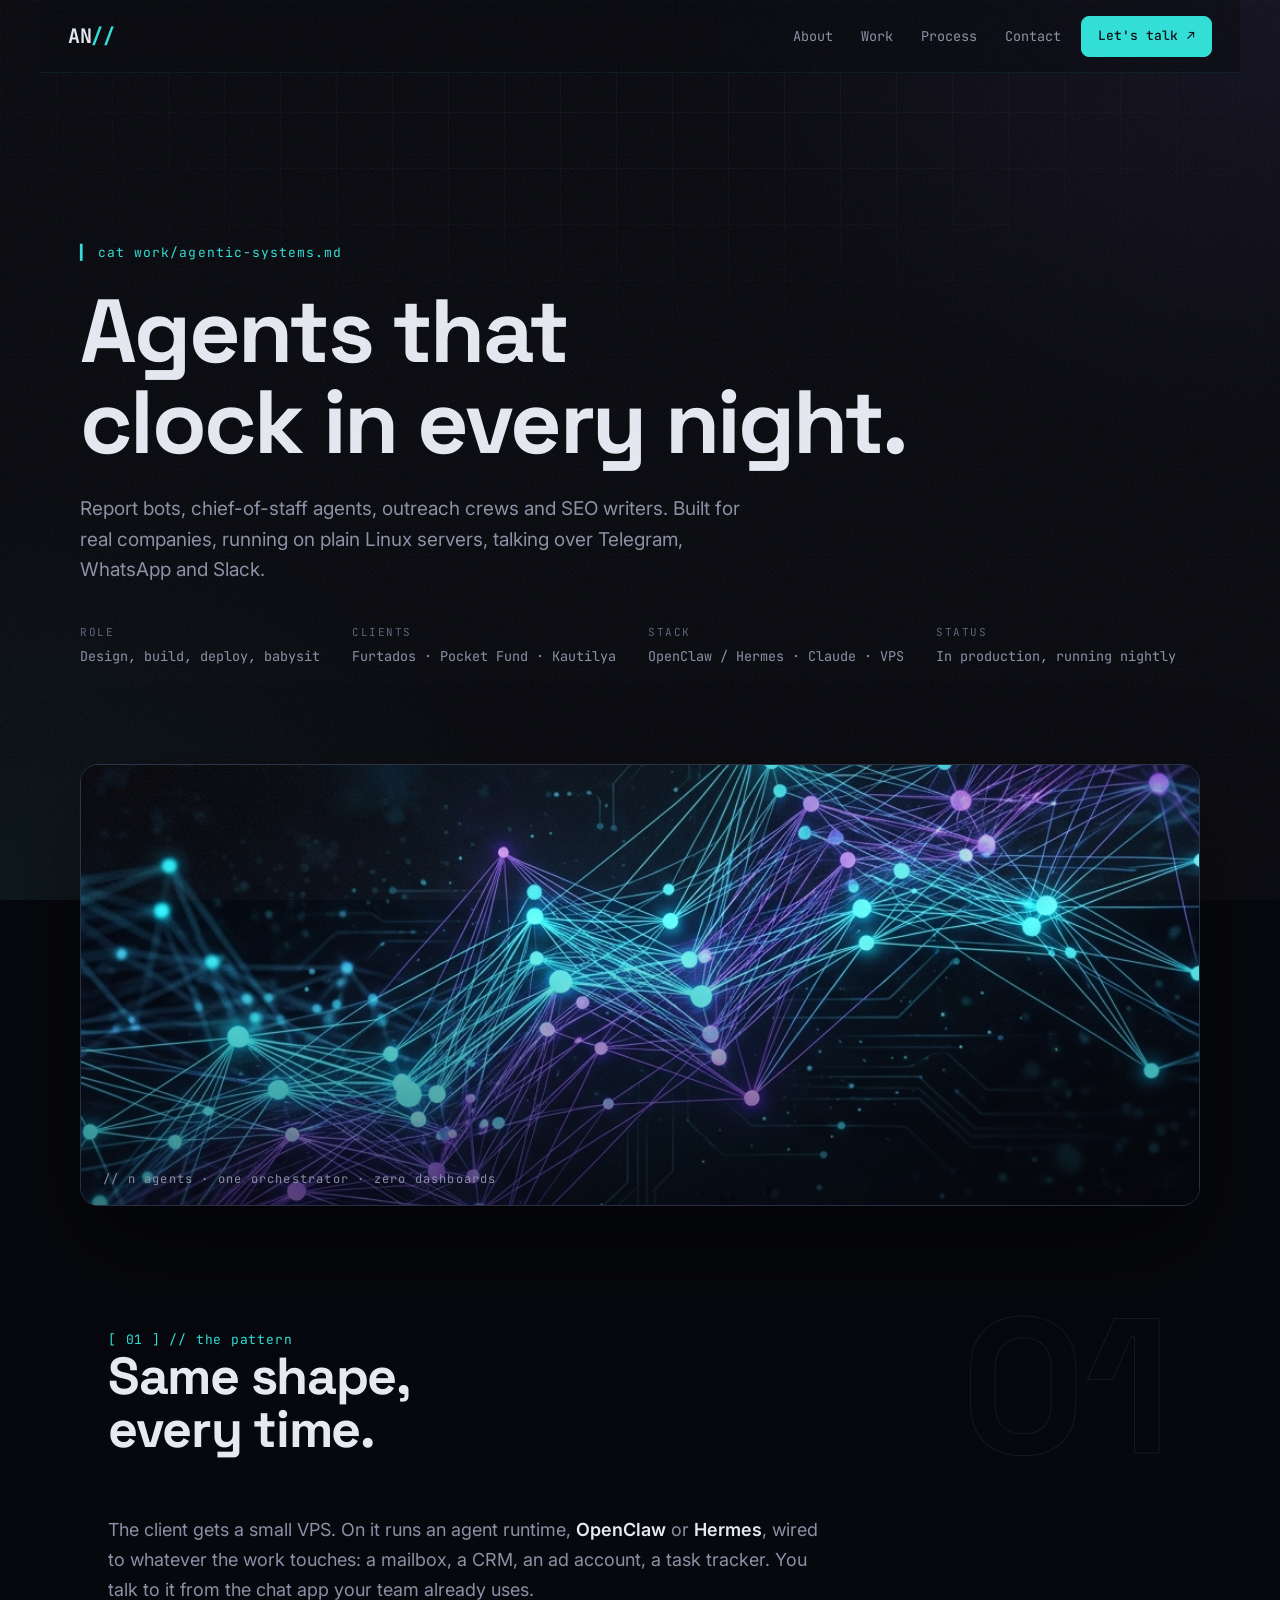
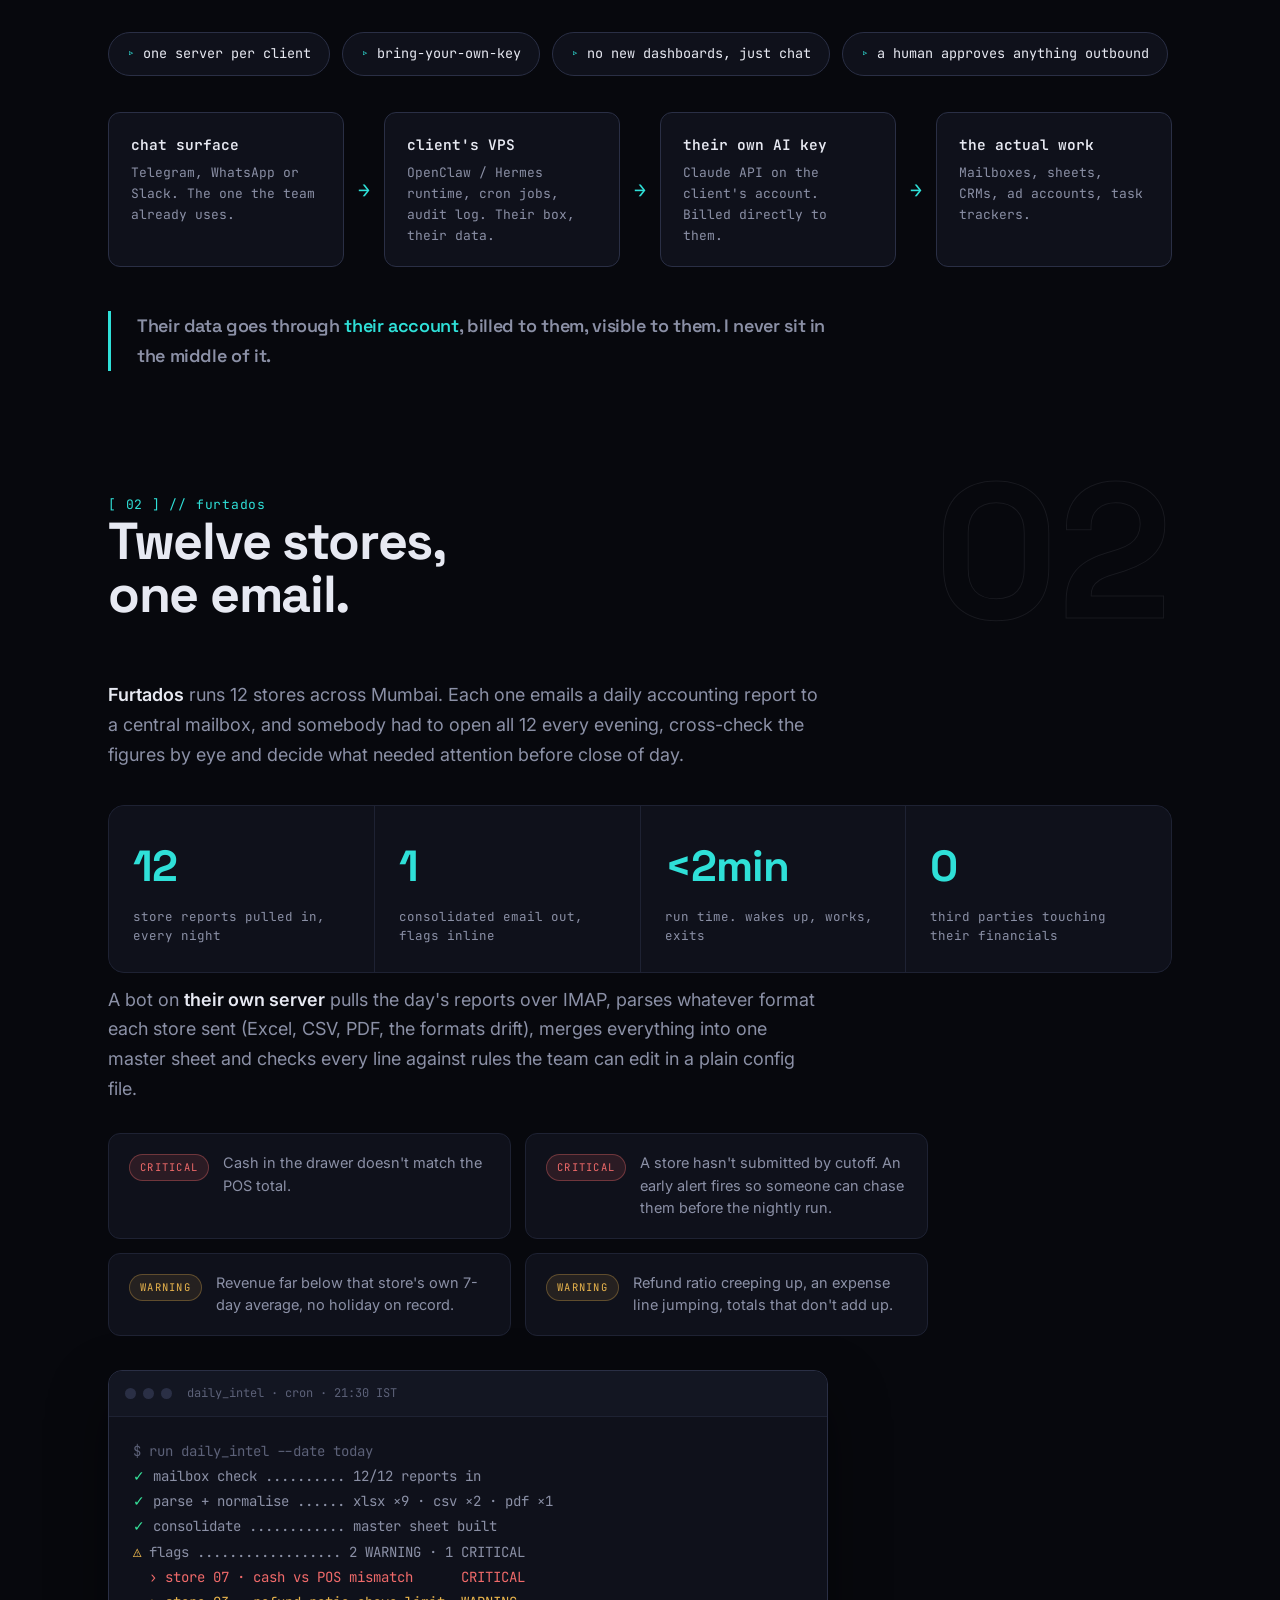
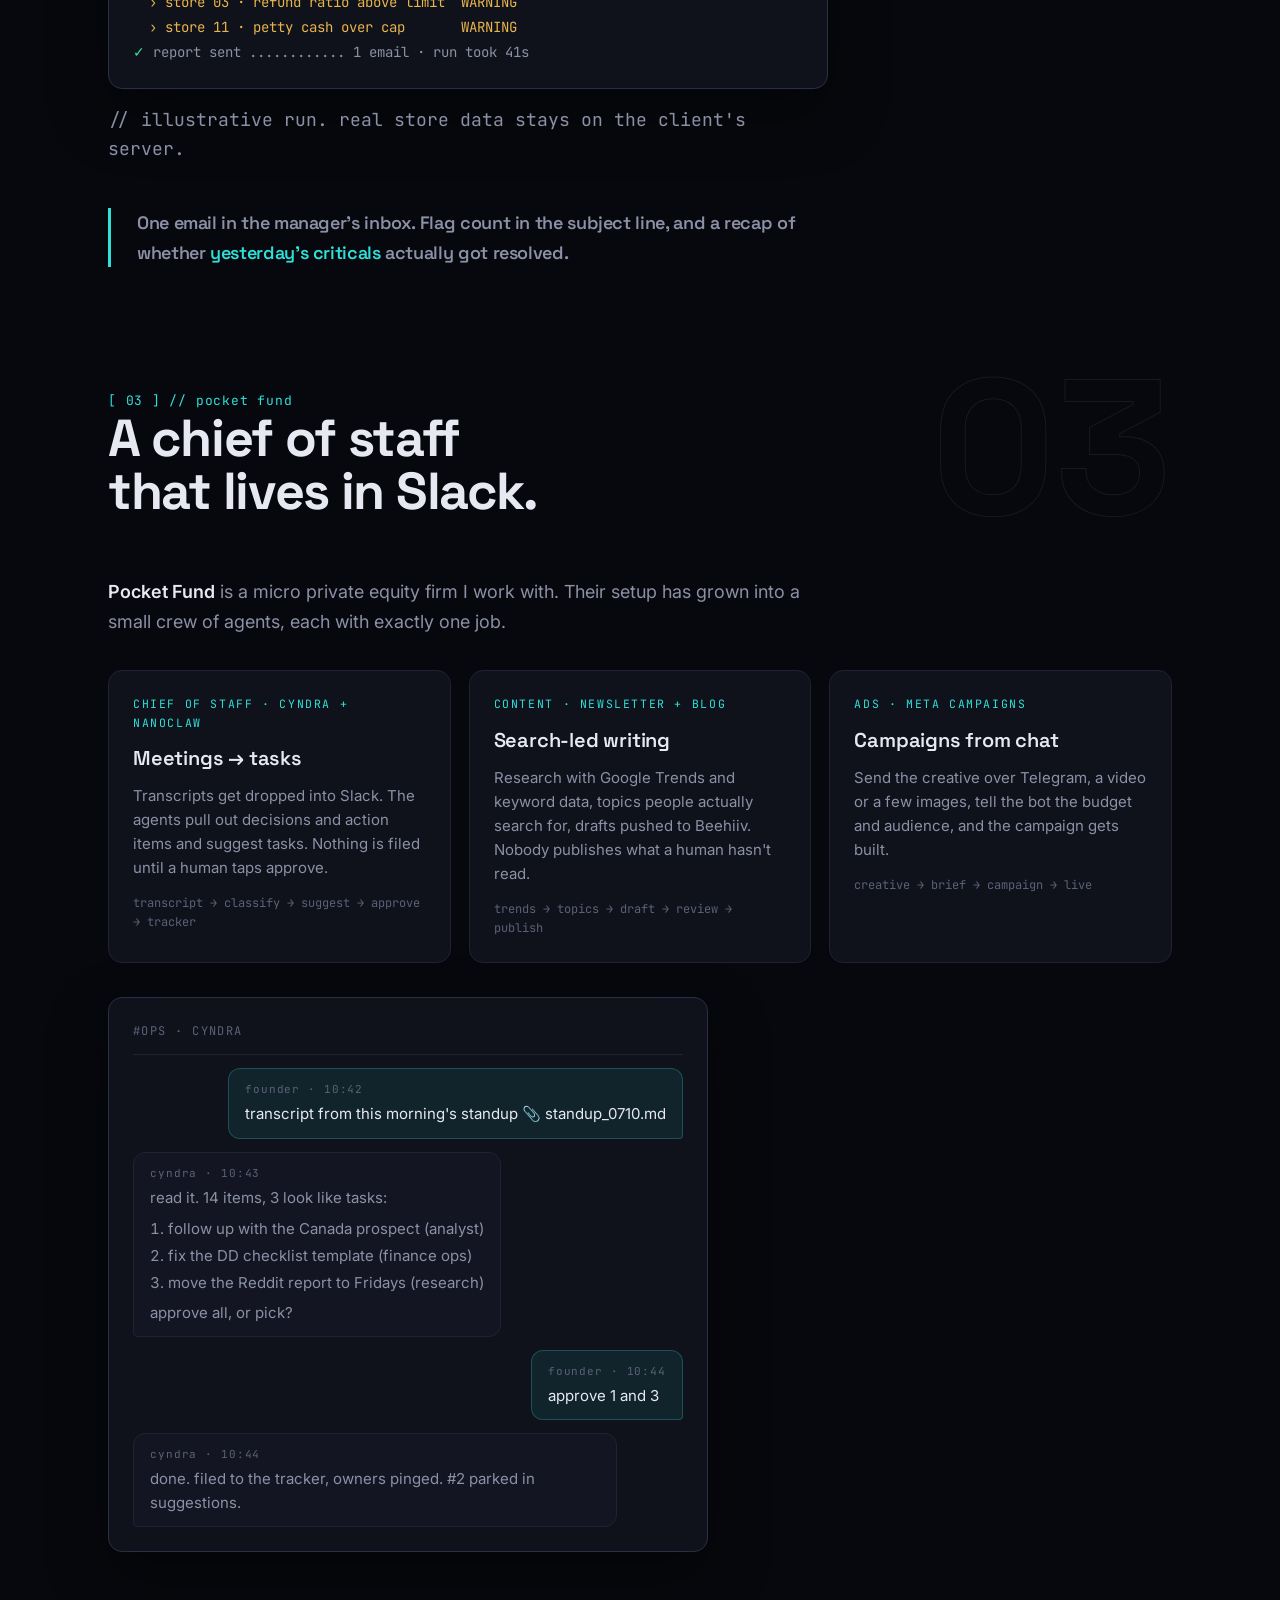
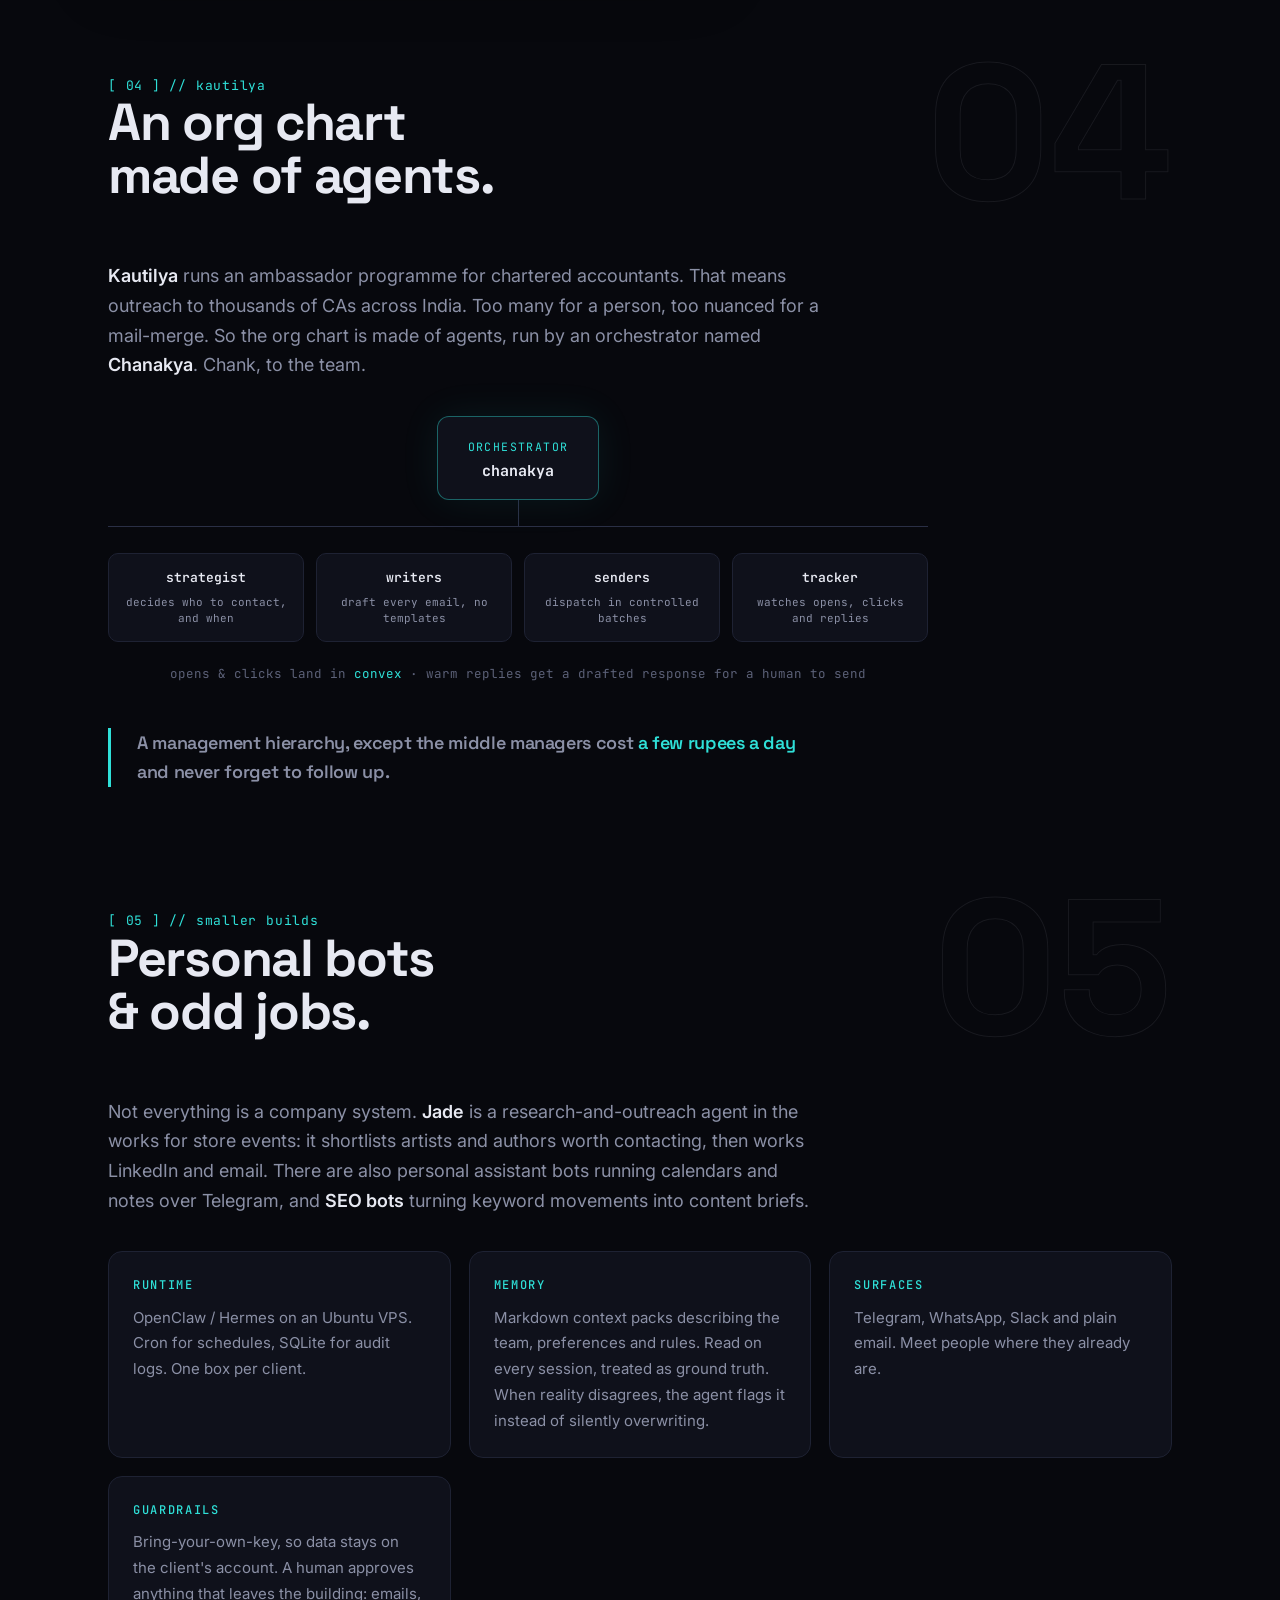
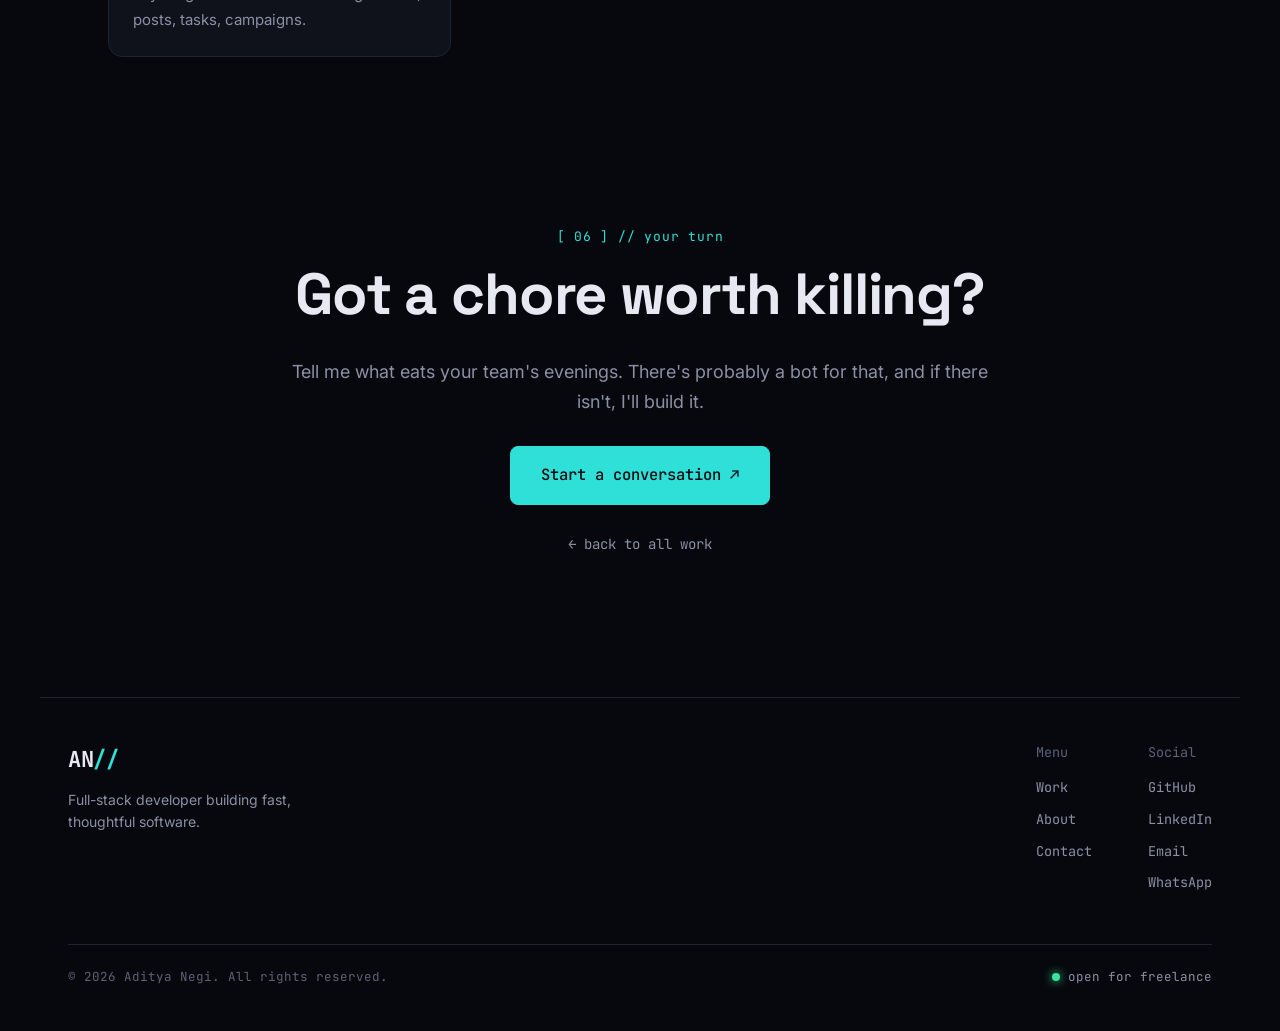
==== commit a975db2f: "Make agentic case study visual-first: bigger type, stats, cards, diagrams - Larger base font (18px b" ====
--- a/agentic.html
+++ b/agentic.html
@@ -25,74 +25,138 @@
 /* ---------- case study specifics ---------- */
 .cs-hero{max-width:var(--maxw);margin:0 auto;padding:170px 40px 40px;}
 .cs-hero h1{font-family:var(--display);font-weight:700;letter-spacing:-.03em;line-height:1.02;
-  font-size:clamp(40px,6.5vw,84px);margin:18px 0 22px;}
-.cs-hero .hero-sub{max-width:640px;}
-.cs-meta{display:flex;flex-wrap:wrap;gap:28px;margin-top:34px;font-family:var(--mono);font-size:12.5px;color:var(--muted);}
-.cs-meta b{display:block;color:var(--faint);font-weight:400;font-size:11px;letter-spacing:.14em;text-transform:uppercase;margin-bottom:4px;}
+  font-size:clamp(44px,7vw,92px);margin:18px 0 24px;}
+.cs-hero .hero-sub{max-width:680px;font-size:19px;}
+.cs-meta{display:flex;flex-wrap:wrap;gap:32px;margin-top:38px;font-family:var(--mono);font-size:13.5px;color:var(--muted);}
+.cs-meta b{display:block;color:var(--faint);font-weight:400;font-size:11px;letter-spacing:.14em;text-transform:uppercase;margin-bottom:5px;}
 .cs{max-width:var(--maxw);margin:0 auto;padding:0 40px;}
-.cs section{margin-top:110px;position:relative;}
-.cs p{color:var(--muted);font-size:16.5px;max-width:680px;margin-bottom:18px;}
+.cs section{margin-top:120px;position:relative;}
+.cs p{color:var(--muted);font-size:18px;line-height:1.65;max-width:720px;margin-bottom:20px;}
 .cs p b{color:var(--text);font-weight:600;}
 .cs .hl{color:var(--accent);}
-.cs ul.flag-list{list-style:none;max-width:680px;margin:6px 0 18px;font-size:15.5px;color:var(--muted);}
-.cs ul.flag-list li{padding:9px 0 9px 24px;position:relative;border-bottom:1px dashed var(--border);}
-.cs ul.flag-list li::before{content:"▹";position:absolute;left:0;color:var(--accent);}
+
+/* hero banner */
+.cs-banner{max-width:var(--maxw);margin:56px auto 0;padding:0 40px;}
+.cs-banner .frame{position:relative;border-radius:18px;overflow:hidden;border:1px solid var(--border-2);
+  box-shadow:0 40px 100px rgba(0,0,0,.5);}
+.cs-banner img{display:block;width:100%;height:clamp(220px,38vw,440px);object-fit:cover;object-position:center;}
+.cs-banner .frame::after{content:"";position:absolute;inset:0;
+  background:linear-gradient(180deg,rgba(7,8,13,.15) 0%,transparent 35%,rgba(7,8,13,.55) 100%);pointer-events:none;}
+.cs-banner .cap{position:absolute;left:22px;bottom:16px;z-index:2;font-family:var(--mono);font-size:12px;
+  color:var(--muted);letter-spacing:.1em;}
+@media(max-width:700px){.cs-banner{padding:0 22px;margin-top:40px;}}
+
+/* fact chips */
+.chips{display:flex;flex-wrap:wrap;gap:12px;margin:28px 0 8px;}
+.chips span{font-family:var(--mono);font-size:13.5px;color:var(--text);background:var(--panel);
+  border:1px solid var(--border-2);padding:10px 18px;border-radius:30px;}
+.chips span i{font-style:normal;color:var(--accent);margin-right:8px;}
+
+/* stat strip */
+.cs-stats{display:grid;grid-template-columns:repeat(4,1fr);gap:1px;background:var(--border);
+  border:1px solid var(--border);border-radius:16px;overflow:hidden;margin:36px 0 12px;}
+.cs-stat{background:var(--panel);padding:26px 24px;}
+.cs-stat .n{font-family:var(--display);font-size:clamp(30px,3.4vw,44px);font-weight:700;letter-spacing:-.02em;color:var(--accent);}
+.cs-stat .l{font-family:var(--mono);font-size:12.5px;color:var(--muted);margin-top:6px;line-height:1.5;}
+@media(max-width:820px){.cs-stats{grid-template-columns:1fr 1fr;}}
+
+/* pull quote */
+.pull{font-family:var(--display);font-size:clamp(24px,3.2vw,38px);font-weight:600;letter-spacing:-.02em;
+  line-height:1.25;color:var(--text);max-width:820px;margin:44px 0 10px;padding-left:26px;
+  border-left:3px solid var(--accent);}
+.pull .hl{color:var(--accent);}
 
 /* pipeline diagram */
-.pipe{display:flex;align-items:stretch;gap:0;flex-wrap:wrap;margin:34px 0 10px;font-family:var(--mono);}
-.pipe-box{background:var(--panel);border:1px solid var(--border-2);border-radius:12px;padding:18px 20px;flex:1;min-width:190px;}
-.pipe-box b{display:block;font-size:13px;color:var(--text);font-weight:600;margin-bottom:6px;}
-.pipe-box span{font-size:12px;color:var(--muted);line-height:1.55;display:block;}
-.pipe-arrow{display:flex;align-items:center;padding:0 14px;color:var(--accent);font-size:18px;flex:none;}
-.pipe-note{font-family:var(--mono);font-size:12px;color:var(--faint);margin-top:14px;}
+.pipe{display:flex;align-items:stretch;gap:0;flex-wrap:wrap;margin:36px 0 10px;font-family:var(--mono);}
+.pipe-box{background:var(--panel);border:1px solid var(--border-2);border-radius:12px;padding:20px 22px;flex:1;min-width:190px;}
+.pipe-box b{display:block;font-size:14.5px;color:var(--text);font-weight:600;margin-bottom:7px;}
+.pipe-box span{font-size:13px;color:var(--muted);line-height:1.6;display:block;}
+.pipe-arrow{display:flex;align-items:center;padding:0 14px;color:var(--accent);font-size:20px;flex:none;}
+.pipe-note{font-family:var(--mono);font-size:13px;color:var(--faint);margin-top:16px;}
 @media(max-width:820px){
   .pipe{flex-direction:column;}
-  .pipe-arrow{transform:rotate(90deg);padding:6px 0;justify-content:center;}
+  .pipe-arrow{transform:rotate(90deg);padding:8px 0;justify-content:center;}
 }
+
+/* flag cards */
+.flag-grid{display:grid;grid-template-columns:1fr 1fr;gap:14px;margin:30px 0 10px;max-width:820px;}
+.flag-card{background:var(--panel);border:1px solid var(--border);border-radius:12px;padding:18px 20px;
+  display:flex;gap:14px;align-items:flex-start;}
+.flag-card .sev{font-family:var(--mono);font-size:10.5px;letter-spacing:.12em;padding:4px 10px;border-radius:20px;flex:none;margin-top:2px;}
+.sev.crit{background:rgba(240,106,106,.12);color:#F06A6A;border:1px solid rgba(240,106,106,.35);}
+.sev.warn{background:rgba(232,180,76,.1);color:#E8B44C;border:1px solid rgba(232,180,76,.3);}
+.flag-card p{font-size:14.5px;margin:0;line-height:1.55;}
+@media(max-width:700px){.flag-grid{grid-template-columns:1fr;}}
 
 /* terminal run log */
 .runlog{background:var(--panel);border:1px solid var(--border-2);border-radius:14px;overflow:hidden;
-  max-width:680px;margin:30px 0 10px;box-shadow:0 24px 60px rgba(0,0,0,.4);}
-.runlog-bar{display:flex;align-items:center;gap:7px;padding:12px 16px;border-bottom:1px solid var(--border);background:var(--panel-2);}
+  max-width:720px;margin:34px 0 10px;box-shadow:0 24px 60px rgba(0,0,0,.4);}
+.runlog-bar{display:flex;align-items:center;gap:7px;padding:13px 16px;border-bottom:1px solid var(--border);background:var(--panel-2);}
 .runlog-bar i{width:11px;height:11px;border-radius:50%;background:var(--border-2);display:block;}
-.runlog-bar span{margin-left:8px;font-family:var(--mono);font-size:11.5px;color:var(--faint);}
-.runlog pre{padding:20px 22px;font-family:var(--mono);font-size:12.8px;line-height:1.75;color:var(--muted);overflow-x:auto;}
+.runlog-bar span{margin-left:8px;font-family:var(--mono);font-size:12px;color:var(--faint);}
+.runlog pre{padding:22px 24px;font-family:var(--mono);font-size:14px;line-height:1.8;color:var(--muted);overflow-x:auto;}
 .runlog .ok{color:var(--ok);}
 .runlog .warn{color:#E8B44C;}
 .runlog .crit{color:#F06A6A;}
 .runlog .dim{color:var(--faint);}
 
 /* chat mock */
-.chat{max-width:560px;background:var(--panel);border:1px solid var(--border-2);border-radius:14px;
-  padding:22px;margin:30px 0 10px;display:flex;flex-direction:column;gap:12px;box-shadow:0 24px 60px rgba(0,0,0,.4);}
-.chat-head{font-family:var(--mono);font-size:11.5px;color:var(--faint);letter-spacing:.12em;text-transform:uppercase;
-  padding-bottom:12px;border-bottom:1px solid var(--border);}
-.msg{max-width:88%;padding:11px 15px;border-radius:12px;font-size:14px;line-height:1.55;}
-.msg small{display:block;font-family:var(--mono);font-size:10.5px;color:var(--faint);margin-bottom:4px;letter-spacing:.08em;}
+.chat{max-width:600px;background:var(--panel);border:1px solid var(--border-2);border-radius:14px;
+  padding:24px;margin:34px 0 10px;display:flex;flex-direction:column;gap:13px;box-shadow:0 24px 60px rgba(0,0,0,.4);}
+.chat-head{font-family:var(--mono);font-size:12px;color:var(--faint);letter-spacing:.12em;text-transform:uppercase;
+  padding-bottom:13px;border-bottom:1px solid var(--border);}
+.msg{max-width:88%;padding:12px 16px;border-radius:12px;font-size:15px;line-height:1.55;}
+.msg small{display:block;font-family:var(--mono);font-size:11px;color:var(--faint);margin-bottom:4px;letter-spacing:.08em;}
 .msg.them{background:var(--panel-2);border:1px solid var(--border);align-self:flex-start;border-bottom-left-radius:4px;color:var(--muted);}
 .msg.me{background:rgba(47,224,216,.09);border:1px solid rgba(47,224,216,.25);align-self:flex-end;border-bottom-right-radius:4px;color:var(--text);}
 .msg ol{margin:6px 0 4px 18px;color:var(--muted);}
 .msg ol li{padding:2px 0;}
 
+/* crew cards */
+.crew-grid{display:grid;grid-template-columns:repeat(auto-fit,minmax(260px,1fr));gap:18px;margin:34px 0 10px;}
+.crew-card{background:var(--panel);border:1px solid var(--border);border-radius:14px;padding:24px;position:relative;transition:border-color .25s;}
+.crew-card:hover{border-color:var(--border-2);}
+.crew-card .who{font-family:var(--mono);font-size:11.5px;letter-spacing:.14em;text-transform:uppercase;color:var(--accent);margin-bottom:10px;}
+.crew-card h3{font-family:var(--display);font-size:20px;font-weight:600;letter-spacing:-.01em;margin-bottom:10px;}
+.crew-card p{font-size:15px;margin:0;line-height:1.6;}
+.crew-card .flow{display:block;font-family:var(--mono);font-size:12px;color:var(--faint);margin-top:14px;}
+
+/* org tree */
+.tree{max-width:820px;margin:36px 0 10px;font-family:var(--mono);text-align:center;}
+.tree-boss{display:inline-block;background:var(--panel);border:1px solid rgba(47,224,216,.4);border-radius:12px;
+  padding:16px 30px;box-shadow:0 0 40px rgba(47,224,216,.08);}
+.tree-boss b{display:block;font-size:15px;color:var(--text);}
+.tree-boss span{font-size:11.5px;color:var(--accent);letter-spacing:.12em;text-transform:uppercase;}
+.tree-stem{width:1px;height:26px;background:var(--border-2);margin:0 auto;}
+.tree-row{display:grid;grid-template-columns:repeat(4,1fr);gap:12px;border-top:1px solid var(--border-2);padding-top:26px;position:relative;}
+.tree-leaf{background:var(--panel);border:1px solid var(--border);border-radius:10px;padding:14px 10px;}
+.tree-leaf b{display:block;font-size:13px;color:var(--text);font-weight:600;}
+.tree-leaf span{font-size:11px;color:var(--muted);display:block;margin-top:5px;line-height:1.5;}
+.tree-base{margin-top:22px;font-size:12.5px;color:var(--faint);}
+.tree-base i{font-style:normal;color:var(--accent);}
+@media(max-width:700px){.tree-row{grid-template-columns:1fr 1fr;}}
+
 /* stack grid */
-.stack-grid{display:grid;grid-template-columns:repeat(auto-fit,minmax(280px,1fr));gap:18px;margin-top:34px;}
-.stack-cell{background:var(--panel);border:1px solid var(--border);border-radius:14px;padding:22px;}
-.stack-cell b{display:block;font-family:var(--mono);font-size:11.5px;letter-spacing:.14em;text-transform:uppercase;color:var(--accent);margin-bottom:8px;font-weight:500;}
-.stack-cell span{font-size:14px;color:var(--muted);line-height:1.6;}
+.stack-grid{display:grid;grid-template-columns:repeat(auto-fit,minmax(280px,1fr));gap:18px;margin-top:36px;}
+.stack-cell{background:var(--panel);border:1px solid var(--border);border-radius:14px;padding:24px;}
+.stack-cell b{display:block;font-family:var(--mono);font-size:12px;letter-spacing:.14em;text-transform:uppercase;color:var(--accent);margin-bottom:9px;font-weight:500;}
+.stack-cell span{font-size:15px;color:var(--muted);line-height:1.65;}
 
 /* cta */
-.cs-cta{text-align:center;padding:40px 0 20px;}
-.cs-cta h2{font-family:var(--display);font-size:clamp(30px,4.5vw,52px);letter-spacing:-.02em;margin-bottom:14px;}
-.cs-cta p{margin:0 auto 28px;}
-.back-link{display:inline-flex;align-items:center;gap:8px;font-family:var(--mono);font-size:13px;color:var(--muted);margin-top:26px;transition:color .2s;}
+.cs-cta{text-align:center;padding:50px 0 20px;}
+.cs-cta h2{font-family:var(--display);font-size:clamp(32px,5vw,58px);letter-spacing:-.02em;margin-bottom:16px;}
+.cs-cta p{margin:0 auto 30px;}
+.back-link{display:inline-flex;align-items:center;gap:8px;font-family:var(--mono);font-size:14px;color:var(--muted);margin-top:28px;transition:color .2s;}
 .back-link:hover{color:var(--accent);}
 @media(max-width:700px){
   .cs-hero{padding:140px 22px 20px;}
   .cs{padding:0 22px;}
-  .cs section{margin-top:80px;}
-  .runlog pre{font-size:11px;padding:16px 14px;}
+  .cs section{margin-top:84px;}
+  .cs p{font-size:16.5px;}
+  .runlog pre{font-size:11.5px;padding:16px 14px;}
   .chat{padding:16px;}
   .msg{max-width:94%;}
+  .pull{font-size:21px;padding-left:18px;}
 }
 </style>
 </head>
@@ -122,7 +186,7 @@
   <div class="cs-hero">
     <div class="eyebrow"><span class="blink">▍</span> cat work/agentic-systems.md</div>
     <h1>Agents that<br><span class="h1-stroke">clock in</span> every night.</h1>
-    <p class="hero-sub">A case study on the agent systems I build and run for companies: report bots, chief-of-staff agents, outreach crews and SEO writers. All of it lives on plain Linux servers and talks over Telegram, WhatsApp and Slack.</p>
+    <p class="hero-sub">Report bots, chief-of-staff agents, outreach crews and SEO writers. Built for real companies, running on plain Linux servers, talking over Telegram, WhatsApp and Slack.</p>
     <div class="cs-meta">
       <div><b>Role</b>Design, build, deploy, babysit</div>
       <div><b>Clients</b>Furtados · Pocket Fund · Kautilya</div>
@@ -131,6 +195,14 @@
     </div>
   </div>
 
+  <!-- ============ BANNER ============ -->
+  <div class="cs-banner reveal">
+    <div class="frame">
+      <img src="ai_project.jpg" alt="Abstract network of connected nodes, the shape these systems take" fetchpriority="high">
+      <span class="cap">// n agents · one orchestrator · zero dashboards</span>
+    </div>
+  </div>
+
   <div class="cs">
 
   <!-- ============ THE PATTERN ============ -->
@@ -140,9 +212,13 @@
       <span class="tag">[ 01 ] // the pattern</span>
       <h2>Same shape,<br>every time.</h2>
     </div>
-    <p>Every build follows the same shape. The client gets their own VPS, usually a small Hetzner box that costs less than a pizza a month. On it runs an agent runtime, <b>OpenClaw</b> or <b>Hermes</b> depending on the job, wired to connectors for whatever the work touches: a mailbox, a CRM, a task tracker, an ad account.</p>
-    <p>The AI itself is <b>bring-your-own-key</b>. The client creates their own Claude account and the system runs on their API key. Their data goes through their account, billed to them, visible to them. I never sit in the middle of it, and there is no SaaS subscription to me or anyone else.</p>
-    <p>The interface is whatever chat app the team already lives in. No new dashboard, no login to forget. You message the bot the way you'd message a colleague.</p>
+    <p>The client gets a small VPS. On it runs an agent runtime, <b>OpenClaw</b> or <b>Hermes</b>, wired to whatever the work touches: a mailbox, a CRM, an ad account, a task tracker. You talk to it from the chat app your team already uses.</p>
+    <div class="chips">
+      <span><i>▹</i>one server per client</span>
+      <span><i>▹</i>bring-your-own-key</span>
+      <span><i>▹</i>no new dashboards, just chat</span>
+      <span><i>▹</i>a human approves anything outbound</span>
+    </div>
     <div class="pipe" aria-label="System architecture">
       <div class="pipe-box"><b>chat surface</b><span>Telegram, WhatsApp or Slack. The one the team already uses.</span></div>
       <div class="pipe-arrow" aria-hidden="true">→</div>
@@ -152,7 +228,7 @@
       <div class="pipe-arrow" aria-hidden="true">→</div>
       <div class="pipe-box"><b>the actual work</b><span>Mailboxes, sheets, CRMs, ad accounts, task trackers.</span></div>
     </div>
-    <p class="pipe-note">// one server per client. nothing shared, nothing pooled.</p>
+    <p class="pull">Their data goes through <span class="hl">their account</span>, billed to them, visible to them. I never sit in the middle of it.</p>
   </section>
 
   <!-- ============ FURTADOS ============ -->
@@ -162,15 +238,20 @@
       <span class="tag">[ 02 ] // furtados</span>
       <h2>Twelve stores,<br>one email.</h2>
     </div>
-    <p><b>Furtados</b> runs 12 stores across Mumbai. Every store emails a daily accounting report to one central mailbox, and until recently somebody had to open all 12, cross-check the figures by eye and decide what needed attention before close of day. Thirty to sixty minutes of copy-paste, every single evening.</p>
-    <p>Now a bot on <b>their own server</b> wakes up every evening, pulls the day's reports over IMAP, parses whatever format each store happened to send (Excel, CSV, PDF, the formats drift), consolidates everything into one master sheet and checks each line against rules the team can edit in a plain config file. No code changes needed to tune a threshold.</p>
-    <ul class="flag-list">
-      <li>Cash in drawer doesn't match the POS total? <span class="hl">CRITICAL</span>.</li>
-      <li>A store hasn't submitted by cutoff? An early alert fires so someone can chase them before the nightly run.</li>
-      <li>Revenue far below that store's own 7-day average, with no holiday on record? Flagged.</li>
-      <li>Refund ratio creeping up, an expense line jumping, totals that don't add up? All flagged, each with its own severity.</li>
-    </ul>
-    <p>One email lands in the manager's inbox. The subject line shows the flag count at a glance, flags are pasted inline, the master sheet is attached, and a recap section tracks whether yesterday's criticals were actually resolved or just ignored. The bot runs in under two minutes and exits.</p>
+    <p><b>Furtados</b> runs 12 stores across Mumbai. Each one emails a daily accounting report to a central mailbox, and somebody had to open all 12 every evening, cross-check the figures by eye and decide what needed attention before close of day.</p>
+    <div class="cs-stats">
+      <div class="cs-stat"><div class="n">12</div><div class="l">store reports pulled in, every night</div></div>
+      <div class="cs-stat"><div class="n">1</div><div class="l">consolidated email out, flags inline</div></div>
+      <div class="cs-stat"><div class="n">&lt;2min</div><div class="l">run time. wakes up, works, exits</div></div>
+      <div class="cs-stat"><div class="n">0</div><div class="l">third parties touching their financials</div></div>
+    </div>
+    <p>A bot on <b>their own server</b> pulls the day's reports over IMAP, parses whatever format each store sent (Excel, CSV, PDF, the formats drift), merges everything into one master sheet and checks every line against rules the team can edit in a plain config file.</p>
+    <div class="flag-grid">
+      <div class="flag-card"><span class="sev crit">CRITICAL</span><p>Cash in the drawer doesn't match the POS total.</p></div>
+      <div class="flag-card"><span class="sev crit">CRITICAL</span><p>A store hasn't submitted by cutoff. An early alert fires so someone can chase them before the nightly run.</p></div>
+      <div class="flag-card"><span class="sev warn">WARNING</span><p>Revenue far below that store's own 7-day average, no holiday on record.</p></div>
+      <div class="flag-card"><span class="sev warn">WARNING</span><p>Refund ratio creeping up, an expense line jumping, totals that don't add up.</p></div>
+    </div>
     <div class="runlog" role="img" aria-label="Illustration of the nightly bot run log">
       <div class="runlog-bar"><i></i><i></i><i></i><span>daily_intel · cron · 21:30 IST</span></div>
       <pre><span class="dim">$ run daily_intel --date today</span>
@@ -184,6 +265,7 @@
 <span class="ok">✓</span> report sent ............ 1 email · run took 41s</pre>
     </div>
     <p class="pipe-note">// illustrative run. real store data stays on the client's server.</p>
+    <p class="pull">One email in the manager's inbox. Flag count in the subject line, and a recap of whether <span class="hl">yesterday's criticals</span> actually got resolved.</p>
   </section>
 
   <!-- ============ POCKET FUND ============ -->
@@ -193,8 +275,27 @@
       <span class="tag">[ 03 ] // pocket fund</span>
       <h2>A chief of staff<br>that lives in Slack.</h2>
     </div>
-    <p><b>Pocket Fund</b> is a micro private equity firm I work with, and their setup has grown into a small crew of agents, each with exactly one job.</p>
-    <p>The chief-of-staff pair, <b>Cyndra</b> and <b>Nanoclaw</b>, sit in Slack. Meeting transcripts get dropped into a channel and the agents classify them, pull out decisions and action items, and suggest tasks. Nothing enters the task tracker without a human tapping approve. Once approved, the task gets filed, assigned and chased.</p>
+    <p><b>Pocket Fund</b> is a micro private equity firm I work with. Their setup has grown into a small crew of agents, each with exactly one job.</p>
+    <div class="crew-grid">
+      <div class="crew-card">
+        <div class="who">chief of staff · cyndra + nanoclaw</div>
+        <h3>Meetings → tasks</h3>
+        <p>Transcripts get dropped into Slack. The agents pull out decisions and action items and suggest tasks. Nothing is filed until a human taps approve.</p>
+        <span class="flow">transcript → classify → suggest → approve → tracker</span>
+      </div>
+      <div class="crew-card">
+        <div class="who">content · newsletter + blog</div>
+        <h3>Search-led writing</h3>
+        <p>Research with Google Trends and keyword data, topics people actually search for, drafts pushed to Beehiiv. Nobody publishes what a human hasn't read.</p>
+        <span class="flow">trends → topics → draft → review → publish</span>
+      </div>
+      <div class="crew-card">
+        <div class="who">ads · meta campaigns</div>
+        <h3>Campaigns from chat</h3>
+        <p>Send the creative over Telegram, a video or a few images, tell the bot the budget and audience, and the campaign gets built.</p>
+        <span class="flow">creative → brief → campaign → live</span>
+      </div>
+    </div>
     <div class="chat" role="img" aria-label="Illustration of the chief-of-staff agent conversation">
       <div class="chat-head">#ops · cyndra</div>
       <div class="msg me"><small>founder · 10:42</small>transcript from this morning's standup 📎 standup_0710.md</div>
@@ -207,8 +308,6 @@
       <div class="msg me"><small>founder · 10:44</small>approve 1 and 3</div>
       <div class="msg them"><small>cyndra · 10:44</small>done. filed to the tracker, owners pinged. #2 parked in suggestions.</div>
     </div>
-    <p style="margin-top:24px;">The content agents handle the newsletter and the blog. They research with Google Trends and keyword data, suggest topics people are actually searching for, draft the articles and push them to Beehiiv for review. Nobody publishes anything a human hasn't read.</p>
-    <p>The ads agent builds Meta campaigns. Someone sends the creative over Telegram, a video or a few images, tells the bot the budget and audience, and the campaign gets set up from chat.</p>
   </section>
 
   <!-- ============ KAUTILYA ============ -->
@@ -218,9 +317,19 @@
       <span class="tag">[ 04 ] // kautilya</span>
       <h2>An org chart<br>made of agents.</h2>
     </div>
-    <p><b>Kautilya</b> runs an ambassador programme for chartered accountants, which means outreach to a database of thousands of CAs across India. Too many for a person, too nuanced for a mail-merge.</p>
-    <p>The system is run by an orchestrator agent named <b>Chanakya</b>. Chank, to the team. Chanakya doesn't send anything itself. It delegates: a strategist agent decides who to contact and when, writers draft the emails, senders dispatch them in controlled batches, and a tracker watches what happens next. Opens and clicks land in a <b>Convex</b> database. When someone replies with genuine interest, the system reads the thread and drafts a response for a human to send.</p>
-    <p>It is a management hierarchy, except the middle managers cost a few rupees a day and never forget to follow up.</p>
+    <p><b>Kautilya</b> runs an ambassador programme for chartered accountants. That means outreach to thousands of CAs across India. Too many for a person, too nuanced for a mail-merge. So the org chart is made of agents, run by an orchestrator named <b>Chanakya</b>. Chank, to the team.</p>
+    <div class="tree" aria-label="Agent hierarchy diagram">
+      <div class="tree-boss"><span>orchestrator</span><b>chanakya</b></div>
+      <div class="tree-stem" aria-hidden="true"></div>
+      <div class="tree-row">
+        <div class="tree-leaf"><b>strategist</b><span>decides who to contact, and when</span></div>
+        <div class="tree-leaf"><b>writers</b><span>draft every email, no templates</span></div>
+        <div class="tree-leaf"><b>senders</b><span>dispatch in controlled batches</span></div>
+        <div class="tree-leaf"><b>tracker</b><span>watches opens, clicks and replies</span></div>
+      </div>
+      <div class="tree-base">opens &amp; clicks land in <i>convex</i> · warm replies get a drafted response for a human to send</div>
+    </div>
+    <p class="pull">A management hierarchy, except the middle managers cost <span class="hl">a few rupees a day</span> and never forget to follow up.</p>
   </section>
 
   <!-- ============ SMALLER BUILDS ============ -->
@@ -230,13 +339,12 @@
       <span class="tag">[ 05 ] // smaller builds</span>
       <h2>Personal bots<br>&amp; odd jobs.</h2>
     </div>
-    <p>Not everything is a company system. <b>Jade</b> is a research-and-outreach agent in the works for store events: it finds artists and authors worth contacting, builds the shortlist and then works LinkedIn and email. I've also built personal assistant bots that run calendars and notes over Telegram, and <b>SEO bots</b> that watch keyword movements and turn them into content briefs.</p>
-    <p>Most of these start the same way: someone describes a chore they're sick of, and a couple of weeks later there's a bot quietly doing it.</p>
+    <p>Not everything is a company system. <b>Jade</b> is a research-and-outreach agent in the works for store events: it shortlists artists and authors worth contacting, then works LinkedIn and email. There are also personal assistant bots running calendars and notes over Telegram, and <b>SEO bots</b> turning keyword movements into content briefs.</p>
     <div class="stack-grid">
       <div class="stack-cell"><b>runtime</b><span>OpenClaw / Hermes on an Ubuntu VPS. Cron for schedules, SQLite for audit logs. One box per client.</span></div>
-      <div class="stack-cell"><b>memory</b><span>Markdown context packs describing the team, preferences and rules. The agent reads them on every session and treats them as ground truth. When reality disagrees, it flags the difference instead of silently overwriting.</span></div>
+      <div class="stack-cell"><b>memory</b><span>Markdown context packs describing the team, preferences and rules. Read on every session, treated as ground truth. When reality disagrees, the agent flags it instead of silently overwriting.</span></div>
       <div class="stack-cell"><b>surfaces</b><span>Telegram, WhatsApp, Slack and plain email. Meet people where they already are.</span></div>
-      <div class="stack-cell"><b>guardrails</b><span>Bring-your-own-key, so data stays on the client's account. And a human approves anything that leaves the building: emails, posts, tasks, campaigns.</span></div>
+      <div class="stack-cell"><b>guardrails</b><span>Bring-your-own-key, so data stays on the client's account. A human approves anything that leaves the building: emails, posts, tasks, campaigns.</span></div>
     </div>
   </section>
 
